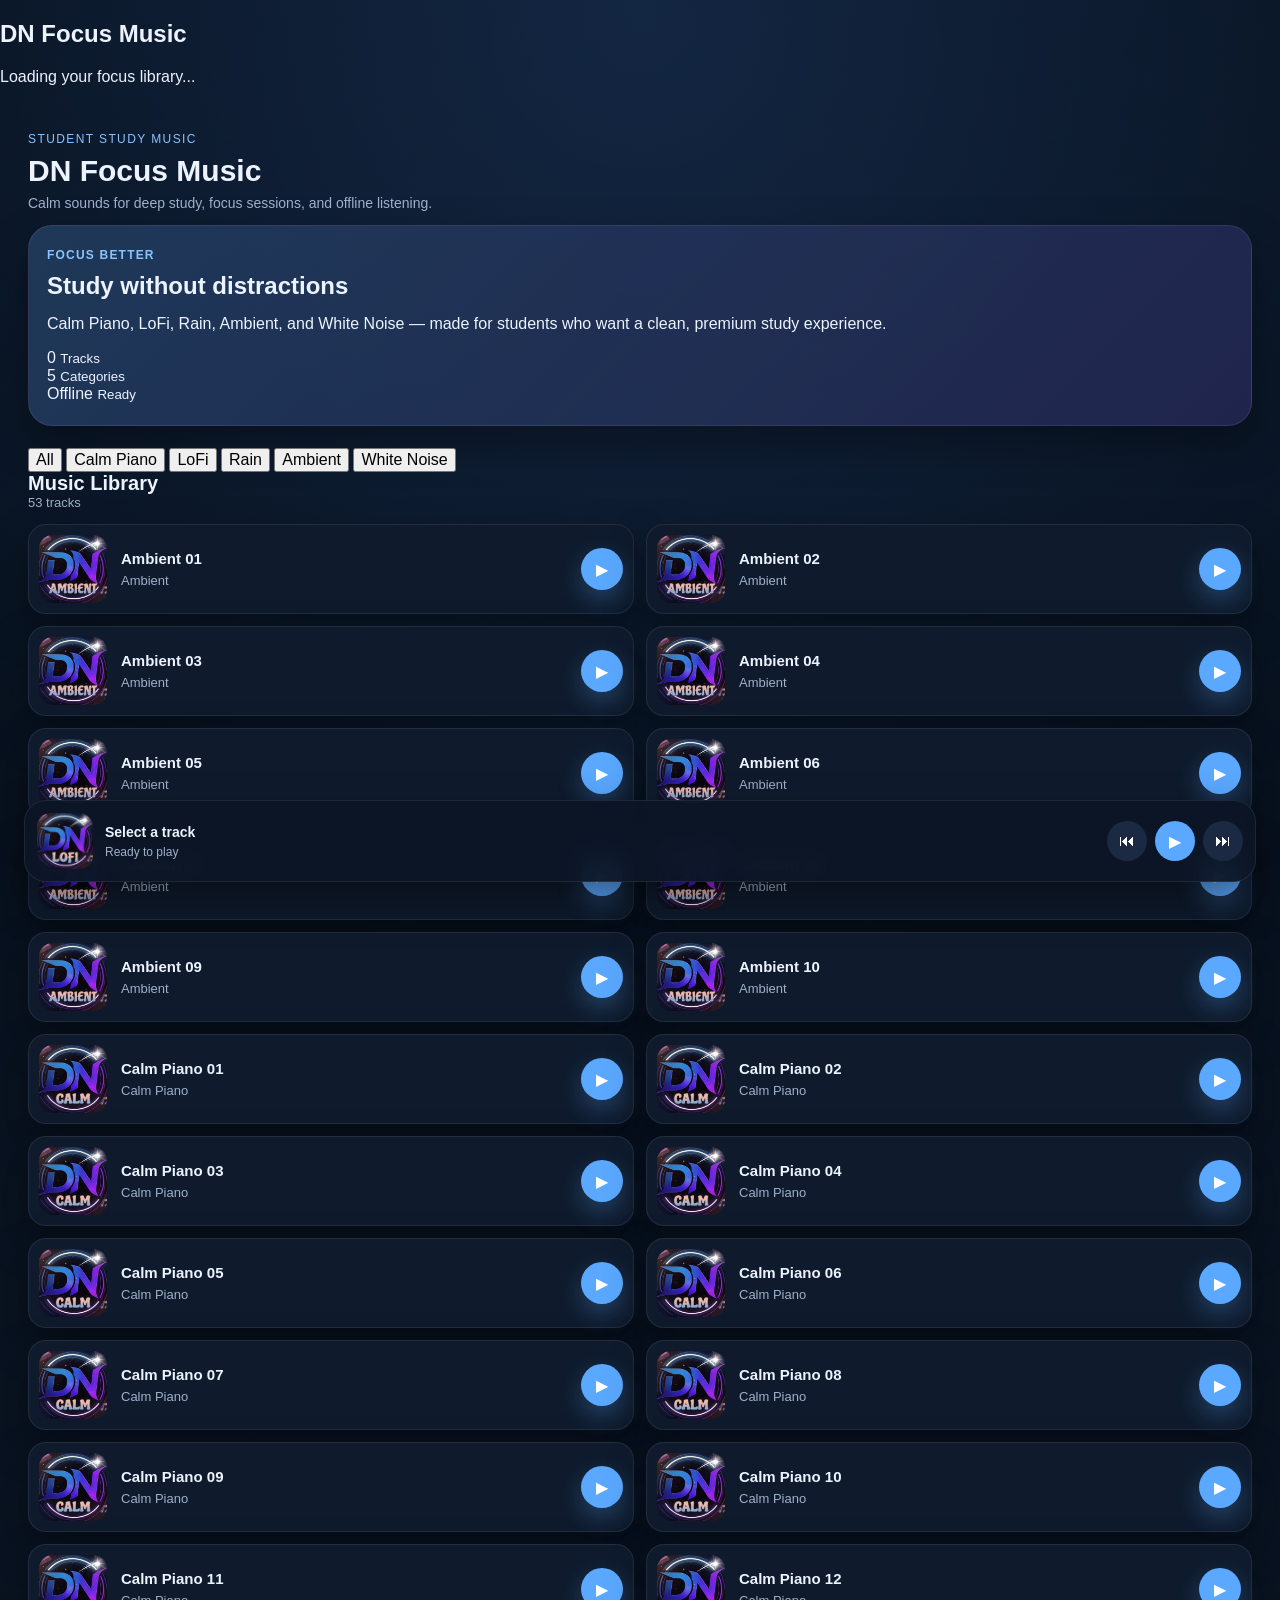
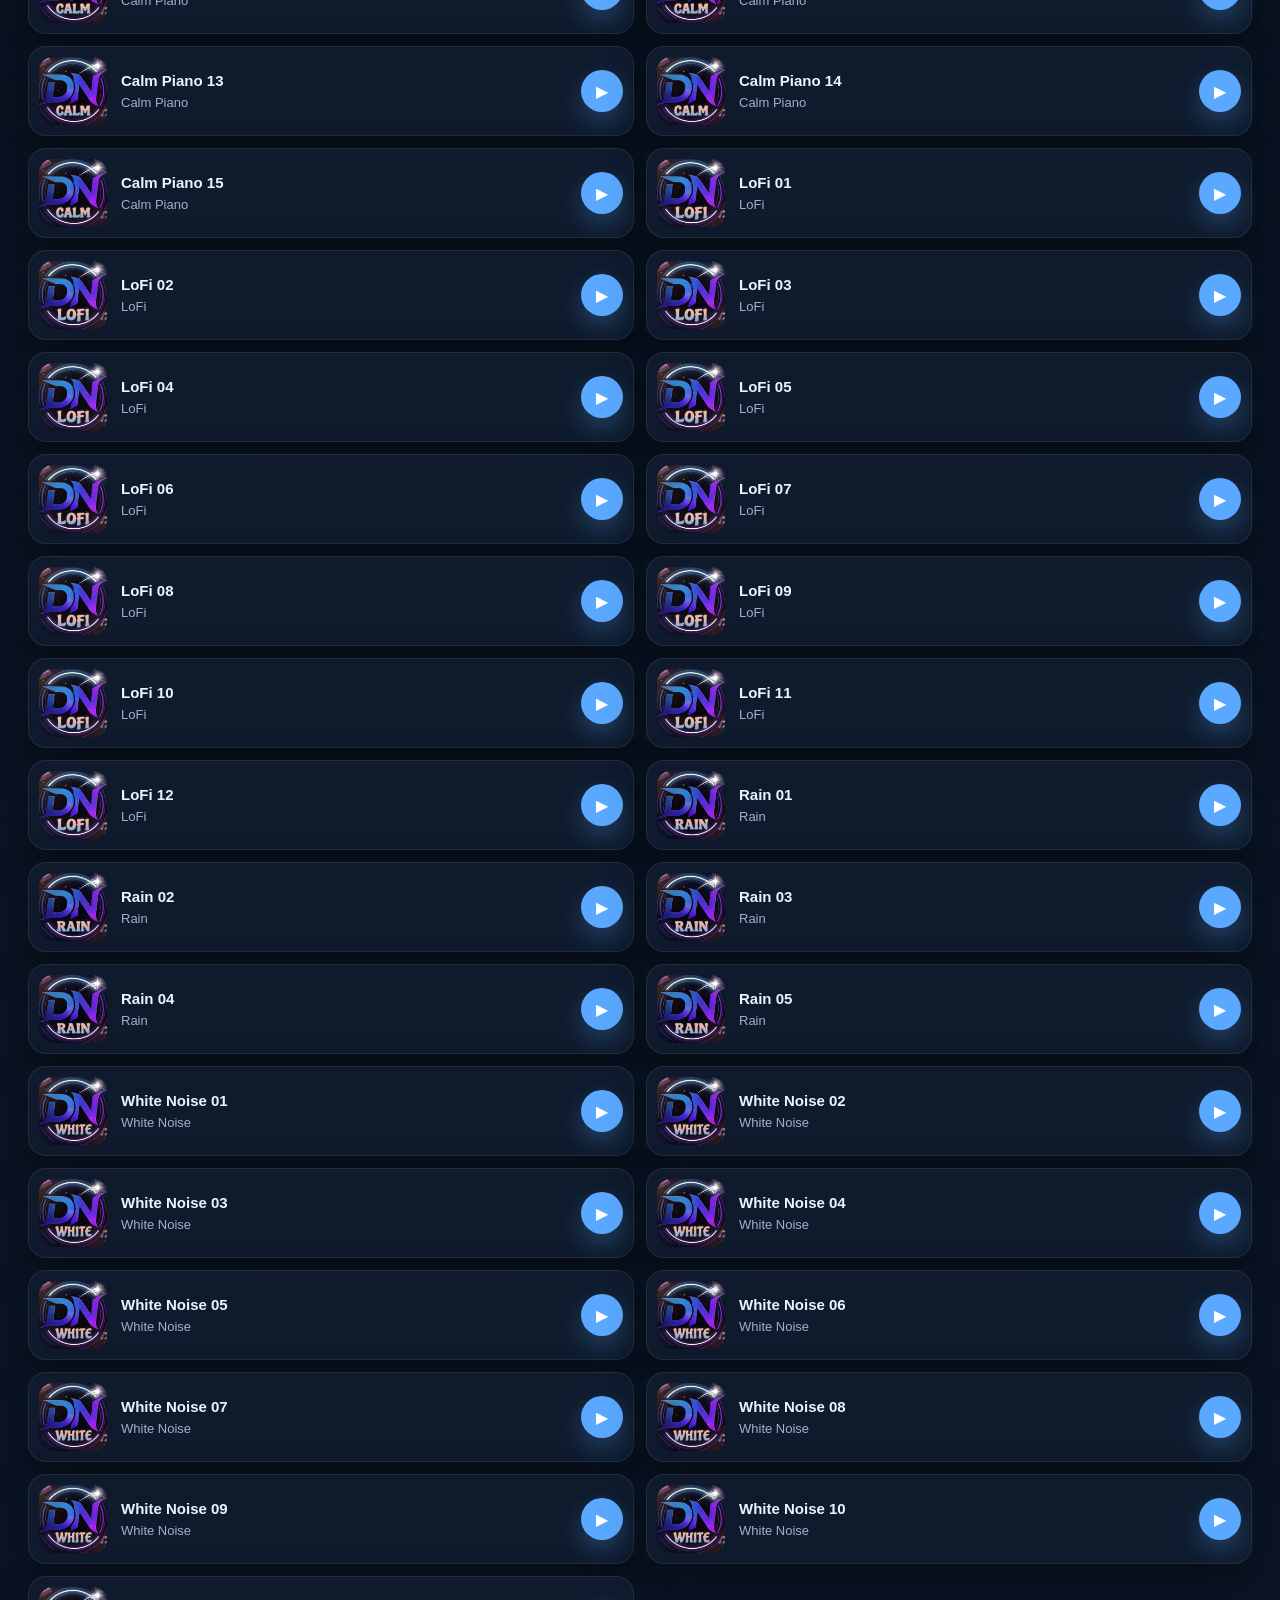
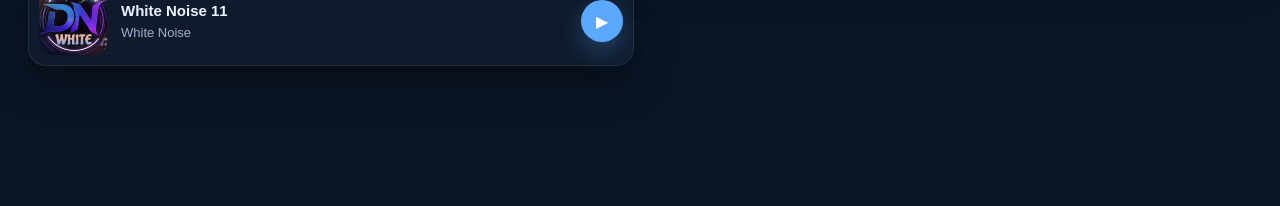
==== index.html @ d21153ed "Update index.html" ====
<!DOCTYPE html>
<html lang="en">
<head>
  <meta charset="UTF-8" />
  <meta name="viewport" content="width=device-width, initial-scale=1.0" />
  <title>DN Focus Music</title>
  <link rel="manifest" href="manifest.webmanifest" />
  <meta name="theme-color" content="#0b1220" />
  <link rel="stylesheet" href="css/style.css" />
</head>
<body>
  <div id="loadingScreen" class="loading-screen">
    <div class="loader-ring"></div>
    <h2>DN Focus Music</h2>
    <p>Loading your focus library...</p>
  </div>

  <header class="topbar">
    <div class="brand-wrap">
      <p class="eyebrow">Student Study Music</p>
      <h1>DN Focus Music</h1>
      <p class="subtext">Calm sounds for deep study, focus sessions, and offline listening.</p>
    </div>
  </header>

  <main class="app-shell">
    <section class="hero-card">
      <div class="hero-overlay"></div>
      <div class="hero-copy">
        <p class="hero-label">Focus Better</p>
        <h2>Study without distractions</h2>
        <p>
          Calm Piano, LoFi, Rain, Ambient, and White Noise — made for students who want a clean, premium study experience.
        </p>
        <div class="hero-stats">
          <div class="hero-stat">
            <span id="heroTrackCount">0</span>
            <small>Tracks</small>
          </div>
          <div class="hero-stat">
            <span>5</span>
            <small>Categories</small>
          </div>
          <div class="hero-stat">
            <span>Offline</span>
            <small>Ready</small>
          </div>
        </div>
      </div>
    </section>

    <section class="quick-categories">
      <button class="chip active" data-filter="all">All</button>
      <button class="chip" data-filter="calm-piano">Calm Piano</button>
      <button class="chip" data-filter="lofi">LoFi</button>
      <button class="chip" data-filter="rain">Rain</button>
      <button class="chip" data-filter="ambient">Ambient</button>
      <button class="chip" data-filter="white-noise">White Noise</button>
    </section>

    <section class="section-head">
      <div>
        <h2>Music Library</h2>
        <p id="trackCount">Loading tracks...</p>
      </div>
    </section>

    <section id="trackList" class="track-list"></section>
  </main>

  <div class="mini-player" id="miniPlayer">
    <img id="playerCover" src="assets/images/covers/lofi.jpg" alt="Now playing cover" />
    <div class="player-meta">
      <div id="playerTitle" class="player-title">Select a track</div>
      <div id="playerCategory" class="player-category">Ready to play</div>
    </div>

    <div class="player-controls">
      <button id="prevBtn" class="player-btn" type="button">⏮</button>
      <button id="playPauseBtn" class="player-btn player-btn-main" type="button">▶</button>
      <button id="nextBtn" class="player-btn" type="button">⏭</button>
    </div>
  </div>

  <audio id="audio"></audio>

  <script src="js/app.js"></script>
</body>
</html>
---- css/style.css ----
:root {
  --bg: #08111f;
  --panel: #0f1b2d;
  --panel-2: #14243b;
  --card: rgba(19, 33, 54, 0.92);
  --text: #ecf3ff;
  --muted: #9fb0cb;
  --line: rgba(255, 255, 255, 0.08);
  --accent: #5aa8ff;
  --accent-2: #89c3ff;
  --shadow: 0 18px 40px rgba(0, 0, 0, 0.35);
  --radius-xl: 24px;
  --radius-lg: 18px;
  --radius-md: 14px;
}

* {
  box-sizing: border-box;
}

html, body {
  margin: 0;
  padding: 0;
  background:
    radial-gradient(circle at top, rgba(83, 148, 255, 0.16), transparent 28%),
    linear-gradient(180deg, #07111e 0%, #0b1525 100%);
  color: var(--text);
  font-family: Arial, Helvetica, sans-serif;
  min-height: 100%;
}

body {
  padding-bottom: 110px;
}

img {
  display: block;
  max-width: 100%;
}

button {
  font: inherit;
}

.topbar {
  padding: 24px 18px 12px;
}

.eyebrow {
  margin: 0 0 8px;
  font-size: 12px;
  letter-spacing: 1.4px;
  text-transform: uppercase;
  color: var(--accent-2);
}

.topbar h1 {
  margin: 0;
  font-size: 30px;
  line-height: 1.1;
}

.subtext {
  margin: 8px 0 0;
  color: var(--muted);
  font-size: 14px;
}

.app-shell {
  padding: 0 18px 24px;
}

.hero-card {
  background:
    linear-gradient(135deg, rgba(92, 168, 255, 0.18), rgba(133, 74, 255, 0.12)),
    var(--card);
  border: 1px solid var(--line);
  border-radius: var(--radius-xl);
  padding: 22px 18px;
  box-shadow: var(--shadow);
  margin-bottom: 22px;
}

.hero-label {
  margin: 0 0 10px;
  color: var(--accent-2);
  font-size: 12px;
  font-weight: 700;
  letter-spacing: 1.2px;
  text-transform: uppercase;
}

.hero-copy h2 {
  margin: 0 0 10px;
  font-size: 24px;
  line-height: 1.15;
}

.hero-copy p:last-child {
  margin: 0;
  color: var(--muted);
  line-height: 1.55;
  font-size: 14px;
}

.section-head {
  display: flex;
  align-items: end;
  justify-content: space-between;
  gap: 12px;
  margin-bottom: 14px;
}

.section-head h2 {
  margin: 0;
  font-size: 20px;
}

.section-head p {
  margin: 0;
  color: var(--muted);
  font-size: 13px;
}

.track-list {
  display: grid;
  gap: 12px;
}

.track-card {
  display: grid;
  grid-template-columns: 68px 1fr auto;
  gap: 14px;
  align-items: center;
  background: var(--panel);
  border: 1px solid var(--line);
  border-radius: var(--radius-lg);
  padding: 10px;
  box-shadow: var(--shadow);
  transition: transform 0.16s ease, border-color 0.16s ease;
}

.track-card:active {
  transform: scale(0.995);
}

.track-card.active {
  border-color: rgba(90, 168, 255, 0.8);
  background: var(--panel-2);
}

.track-cover {
  width: 68px;
  height: 68px;
  border-radius: 14px;
  object-fit: cover;
}

.track-title {
  margin: 0 0 6px;
  font-size: 15px;
  font-weight: 700;
}

.track-sub {
  margin: 0;
  color: var(--muted);
  font-size: 13px;
}

.track-play {
  border: none;
  width: 42px;
  height: 42px;
  border-radius: 50%;
  background: var(--accent);
  color: white;
  cursor: pointer;
  box-shadow: 0 10px 24px rgba(90, 168, 255, 0.28);
}

.mini-player {
  position: fixed;
  left: 12px;
  right: 12px;
  bottom: 12px;
  display: grid;
  grid-template-columns: 56px 1fr auto;
  gap: 12px;
  align-items: center;
  padding: 12px;
  border-radius: 22px;
  background: rgba(12, 22, 38, 0.95);
  border: 1px solid var(--line);
  box-shadow: 0 18px 44px rgba(0, 0, 0, 0.45);
  backdrop-filter: blur(12px);
}

.mini-player img {
  width: 56px;
  height: 56px;
  border-radius: 14px;
  object-fit: cover;
}

.player-meta {
  min-width: 0;
}

.player-title {
  font-size: 14px;
  font-weight: 700;
  white-space: nowrap;
  overflow: hidden;
  text-overflow: ellipsis;
}

.player-category {
  margin-top: 5px;
  font-size: 12px;
  color: var(--muted);
  white-space: nowrap;
  overflow: hidden;
  text-overflow: ellipsis;
}

.player-controls {
  display: flex;
  align-items: center;
  gap: 8px;
}

.player-btn {
  border: none;
  background: #1b2a42;
  color: white;
  width: 40px;
  height: 40px;
  border-radius: 50%;
  cursor: pointer;
}

.player-btn-main {
  background: var(--accent);
}

@media (min-width: 768px) {
  .topbar {
    padding: 30px 28px 14px;
  }

  .app-shell {
    padding: 0 28px 30px;
  }

  .track-list {
    grid-template-columns: 1fr 1fr;
  }

  .mini-player {
    left: 24px;
    right: 24px;
    bottom: 18px;
  }
}
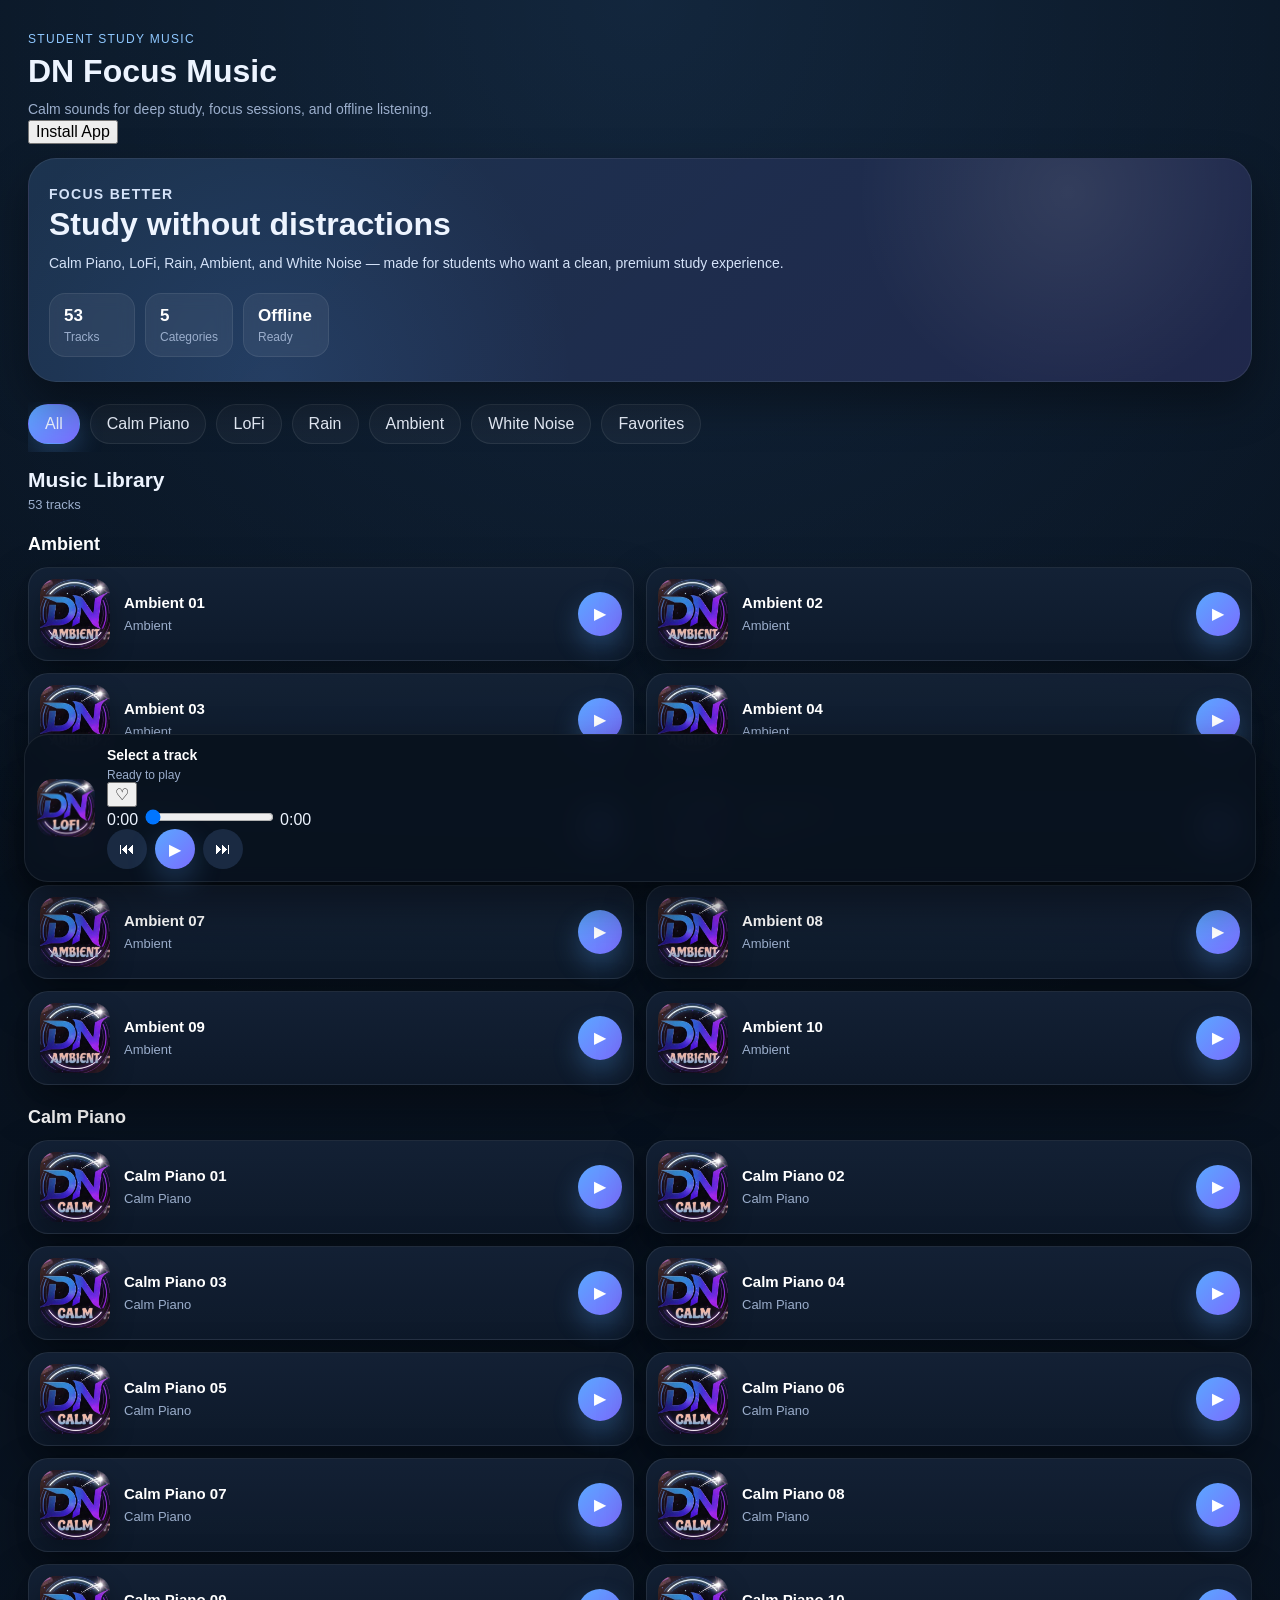
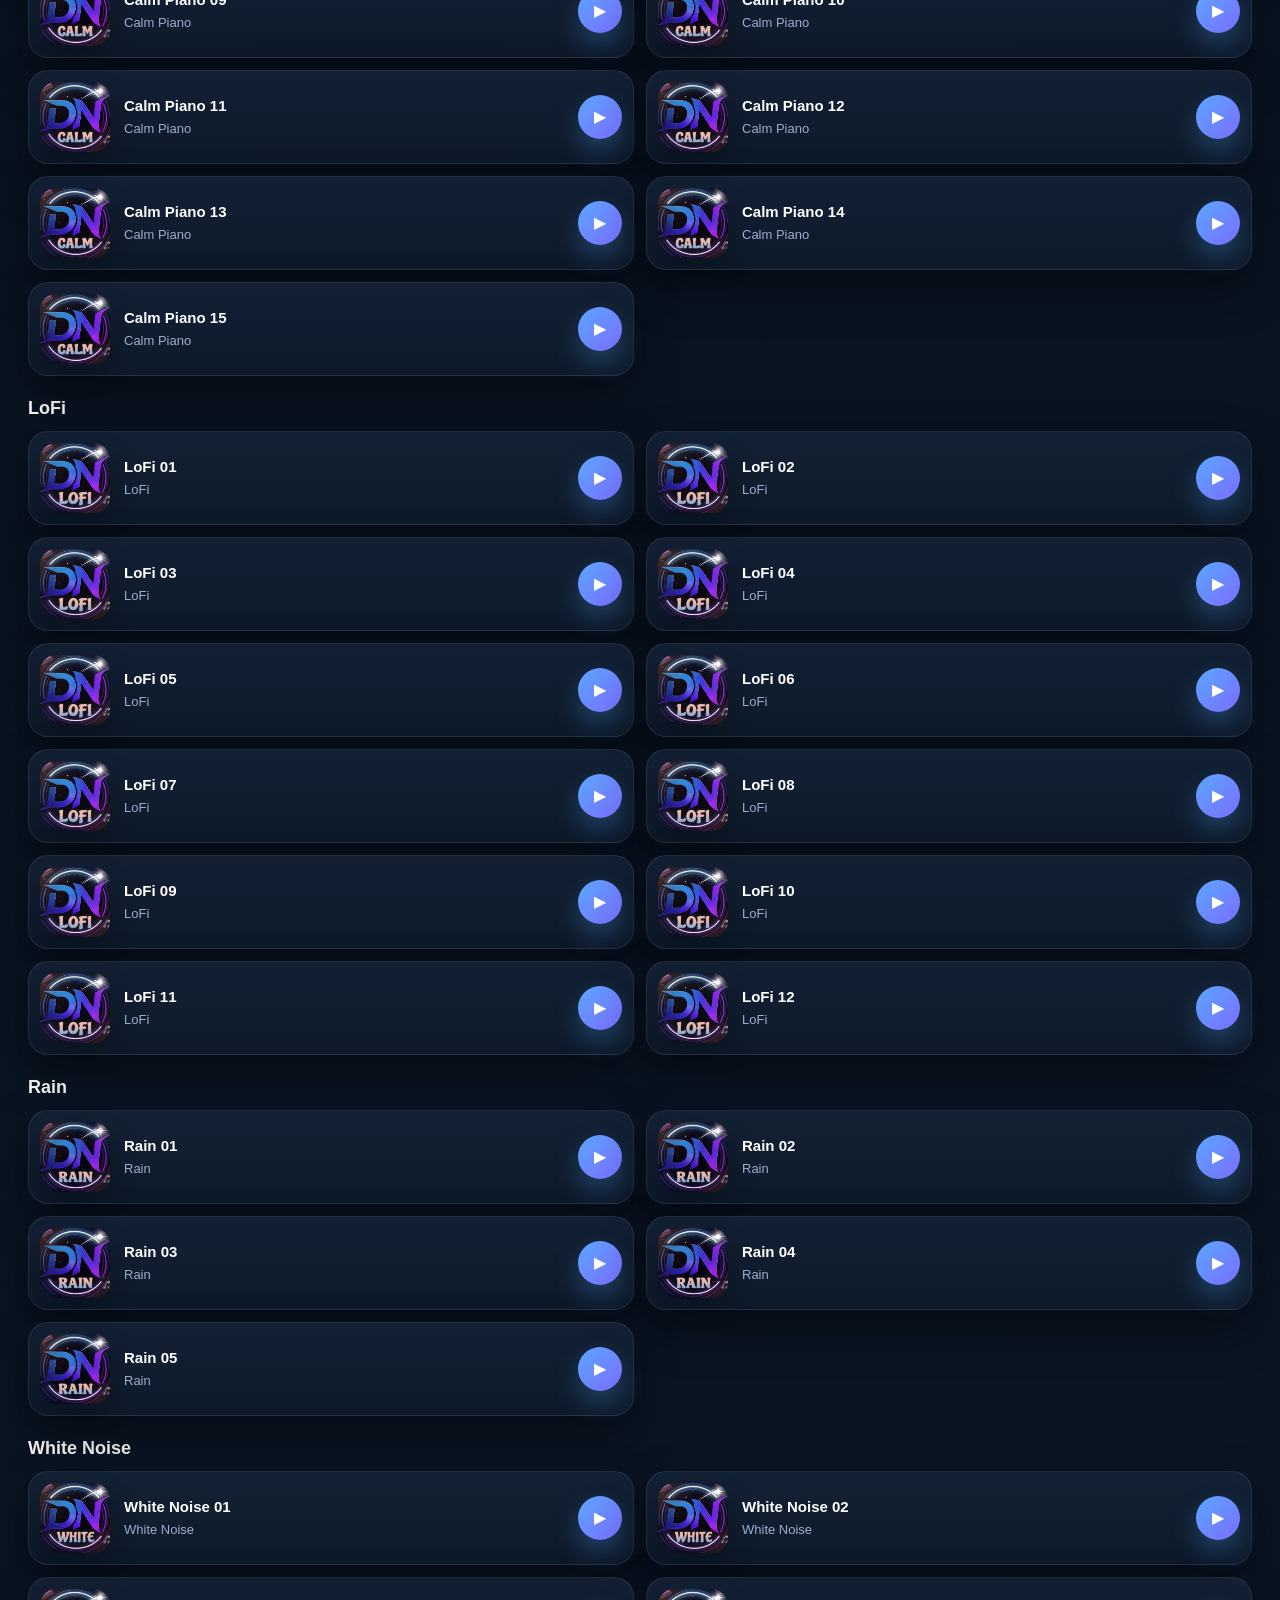
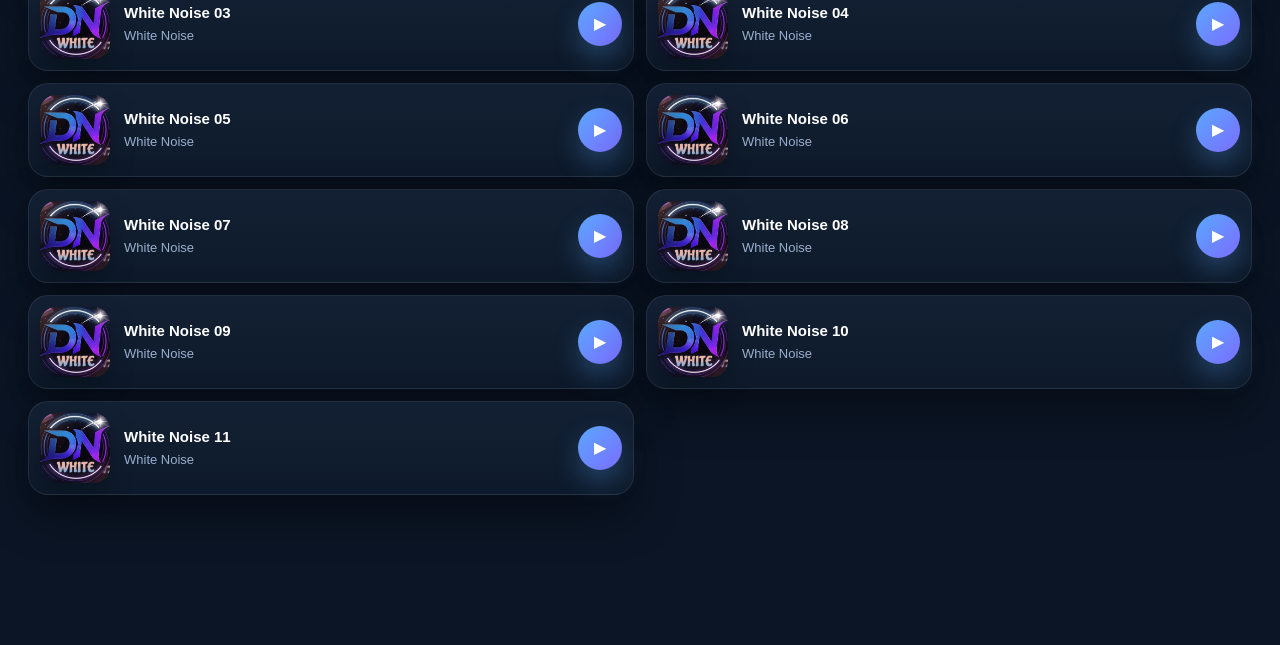
==== commit fee58d2b: "Update index.html" ====
--- a/index.html
+++ b/index.html
@@ -21,6 +21,8 @@
       <h1>DN Focus Music</h1>
       <p class="subtext">Calm sounds for deep study, focus sessions, and offline listening.</p>
     </div>
+
+    <button id="installBtn" class="install-btn hidden" type="button">Install App</button>
   </header>
 
   <main class="app-shell">
@@ -32,6 +34,7 @@
         <p>
           Calm Piano, LoFi, Rain, Ambient, and White Noise — made for students who want a clean, premium study experience.
         </p>
+
         <div class="hero-stats">
           <div class="hero-stat">
             <span id="heroTrackCount">0</span>
@@ -56,6 +59,7 @@
       <button class="chip" data-filter="rain">Rain</button>
       <button class="chip" data-filter="ambient">Ambient</button>
       <button class="chip" data-filter="white-noise">White Noise</button>
+      <button class="chip" data-filter="favorites">Favorites</button>
     </section>
 
     <section class="section-head">
@@ -70,15 +74,28 @@
 
   <div class="mini-player" id="miniPlayer">
     <img id="playerCover" src="assets/images/covers/lofi.jpg" alt="Now playing cover" />
-    <div class="player-meta">
-      <div id="playerTitle" class="player-title">Select a track</div>
-      <div id="playerCategory" class="player-category">Ready to play</div>
-    </div>
 
-    <div class="player-controls">
-      <button id="prevBtn" class="player-btn" type="button">⏮</button>
-      <button id="playPauseBtn" class="player-btn player-btn-main" type="button">▶</button>
-      <button id="nextBtn" class="player-btn" type="button">⏭</button>
+    <div class="player-main">
+      <div class="player-top-row">
+        <div class="player-meta">
+          <div id="playerTitle" class="player-title">Select a track</div>
+          <div id="playerCategory" class="player-category">Ready to play</div>
+        </div>
+
+        <button id="favoriteBtn" class="favorite-btn" type="button" aria-label="Toggle favorite">♡</button>
+      </div>
+
+      <div class="progress-wrap">
+        <span id="currentTime" class="time-text">0:00</span>
+        <input id="seekBar" class="seek-bar" type="range" min="0" max="100" value="0" />
+        <span id="totalTime" class="time-text">0:00</span>
+      </div>
+
+      <div class="player-controls">
+        <button id="prevBtn" class="player-btn" type="button">⏮</button>
+        <button id="playPauseBtn" class="player-btn player-btn-main" type="button">▶</button>
+        <button id="nextBtn" class="player-btn" type="button">⏭</button>
+      </div>
     </div>
   </div>
 
--- a/css/style.css
+++ b/css/style.css
@@ -1,36 +1,42 @@
 :root {
-  --bg: #08111f;
-  --panel: #0f1b2d;
-  --panel-2: #14243b;
-  --card: rgba(19, 33, 54, 0.92);
-  --text: #ecf3ff;
-  --muted: #9fb0cb;
+  --bg: #07111d;
+  --bg-2: #0b1525;
+  --panel: rgba(15, 27, 45, 0.92);
+  --panel-2: rgba(22, 37, 60, 0.96);
+  --card: rgba(18, 31, 50, 0.9);
+  --text: #edf4ff;
+  --muted: #9baecc;
   --line: rgba(255, 255, 255, 0.08);
   --accent: #5aa8ff;
-  --accent-2: #89c3ff;
-  --shadow: 0 18px 40px rgba(0, 0, 0, 0.35);
-  --radius-xl: 24px;
-  --radius-lg: 18px;
-  --radius-md: 14px;
+  --accent-2: #8fc8ff;
+  --accent-3: #7b6cff;
+  --success: #7fffd4;
+  --shadow: 0 20px 45px rgba(0, 0, 0, 0.38);
+  --radius-xl: 28px;
+  --radius-lg: 20px;
+  --radius-md: 16px;
+  --radius-sm: 12px;
 }
 
 * {
   box-sizing: border-box;
+  -webkit-tap-highlight-color: transparent;
 }
 
 html, body {
   margin: 0;
   padding: 0;
+  min-height: 100%;
+  font-family: Arial, Helvetica, sans-serif;
+  color: var(--text);
   background:
-    radial-gradient(circle at top, rgba(83, 148, 255, 0.16), transparent 28%),
-    linear-gradient(180deg, #07111e 0%, #0b1525 100%);
-  color: var(--text);
-  font-family: Arial, Helvetica, sans-serif;
-  min-height: 100%;
+    radial-gradient(circle at top, rgba(90, 168, 255, 0.14), transparent 28%),
+    linear-gradient(180deg, var(--bg) 0%, var(--bg-2) 100%);
 }
 
 body {
-  padding-bottom: 110px;
+  padding-bottom: 120px;
+  overflow-x: hidden;
 }
 
 img {
@@ -42,43 +48,107 @@
   font: inherit;
 }
 
+.loading-screen {
+  position: fixed;
+  inset: 0;
+  z-index: 9999;
+  background:
+    radial-gradient(circle at center, rgba(90, 168, 255, 0.18), transparent 22%),
+    linear-gradient(180deg, #06101b 0%, #0a1322 100%);
+  display: flex;
+  flex-direction: column;
+  align-items: center;
+  justify-content: center;
+  gap: 14px;
+  transition: opacity 0.45s ease, visibility 0.45s ease;
+}
+
+.loading-screen.hidden {
+  opacity: 0;
+  visibility: hidden;
+  pointer-events: none;
+}
+
+.loading-screen h2 {
+  margin: 0;
+  font-size: 28px;
+}
+
+.loading-screen p {
+  margin: 0;
+  color: var(--muted);
+  font-size: 14px;
+}
+
+.loader-ring {
+  width: 68px;
+  height: 68px;
+  border-radius: 50%;
+  border: 4px solid rgba(255,255,255,0.1);
+  border-top-color: var(--accent);
+  animation: spin 0.9s linear infinite;
+  box-shadow: 0 0 30px rgba(90, 168, 255, 0.25);
+}
+
+@keyframes spin {
+  to { transform: rotate(360deg); }
+}
+
 .topbar {
-  padding: 24px 18px 12px;
+  padding: 26px 18px 12px;
 }
 
 .eyebrow {
   margin: 0 0 8px;
   font-size: 12px;
-  letter-spacing: 1.4px;
+  letter-spacing: 1.3px;
   text-transform: uppercase;
   color: var(--accent-2);
 }
 
 .topbar h1 {
   margin: 0;
-  font-size: 30px;
-  line-height: 1.1;
+  font-size: 32px;
+  line-height: 1.08;
 }
 
 .subtext {
-  margin: 8px 0 0;
-  color: var(--muted);
+  margin: 10px 0 0;
+  color: var(--muted);
+  line-height: 1.55;
   font-size: 14px;
+  max-width: 620px;
 }
 
 .app-shell {
-  padding: 0 18px 24px;
+  padding: 0 18px 26px;
 }
 
 .hero-card {
+  position: relative;
+  overflow: hidden;
+  border-radius: var(--radius-xl);
+  padding: 24px 20px;
+  margin-bottom: 20px;
   background:
-    linear-gradient(135deg, rgba(92, 168, 255, 0.18), rgba(133, 74, 255, 0.12)),
-    var(--card);
+    linear-gradient(135deg, rgba(90,168,255,0.16), rgba(123,108,255,0.14)),
+    rgba(17, 29, 46, 0.94);
   border: 1px solid var(--line);
-  border-radius: var(--radius-xl);
-  padding: 22px 18px;
   box-shadow: var(--shadow);
-  margin-bottom: 22px;
+}
+
+.hero-overlay {
+  position: absolute;
+  inset: 0;
+  background:
+    radial-gradient(circle at 85% 15%, rgba(255,255,255,0.09), transparent 20%),
+    radial-gradient(circle at 20% 100%, rgba(90,168,255,0.12), transparent 30%);
+  pointer-events: none;
+}
+
+.hero-copy {
+  position: relative;
+  z-index: 1;
 }
 
 .hero-label {
@@ -86,26 +156,86 @@
   color: var(--accent-2);
   font-size: 12px;
   font-weight: 700;
-  letter-spacing: 1.2px;
+  letter-spacing: 1.3px;
   text-transform: uppercase;
 }
 
 .hero-copy h2 {
   margin: 0 0 10px;
-  font-size: 24px;
+  font-size: 26px;
   line-height: 1.15;
 }
 
-.hero-copy p:last-child {
-  margin: 0;
-  color: var(--muted);
-  line-height: 1.55;
+.hero-copy p {
+  margin: 0;
+  color: #d4e2f8;
+  line-height: 1.6;
   font-size: 14px;
+}
+
+.hero-stats {
+  display: flex;
+  gap: 10px;
+  flex-wrap: wrap;
+  margin-top: 18px;
+}
+
+.hero-stat {
+  min-width: 86px;
+  padding: 12px 14px;
+  border-radius: 16px;
+  background: rgba(255,255,255,0.06);
+  border: 1px solid rgba(255,255,255,0.08);
+  backdrop-filter: blur(8px);
+}
+
+.hero-stat span {
+  display: block;
+  font-size: 17px;
+  font-weight: 700;
+  color: #fff;
+}
+
+.hero-stat small {
+  display: block;
+  margin-top: 4px;
+  color: var(--muted);
+  font-size: 12px;
+}
+
+.quick-categories {
+  display: flex;
+  gap: 10px;
+  overflow-x: auto;
+  padding: 2px 0 8px;
+  margin-bottom: 16px;
+  scrollbar-width: none;
+}
+
+.quick-categories::-webkit-scrollbar {
+  display: none;
+}
+
+.chip {
+  flex: 0 0 auto;
+  border: 1px solid var(--line);
+  background: rgba(255,255,255,0.04);
+  color: var(--text);
+  padding: 10px 16px;
+  border-radius: 999px;
+  cursor: pointer;
+  transition: all 0.22s ease;
+}
+
+.chip.active {
+  background: linear-gradient(135deg, var(--accent), var(--accent-3));
+  border-color: transparent;
+  box-shadow: 0 10px 24px rgba(90, 168, 255, 0.25);
 }
 
 .section-head {
   display: flex;
-  align-items: end;
+  align-items: center;
   justify-content: space-between;
   gap: 12px;
   margin-bottom: 14px;
@@ -113,53 +243,79 @@
 
 .section-head h2 {
   margin: 0;
-  font-size: 20px;
+  font-size: 21px;
 }
 
 .section-head p {
-  margin: 0;
-  color: var(--muted);
+  margin: 5px 0 0;
   font-size: 13px;
+  color: var(--muted);
 }
 
 .track-list {
   display: grid;
+  gap: 14px;
+}
+
+.category-block {
+  animation: fadeUp 0.35s ease;
+}
+
+.category-title {
+  margin: 8px 0 12px;
+  font-size: 18px;
+  color: #ffffff;
+}
+
+.category-grid {
+  display: grid;
   gap: 12px;
 }
 
 .track-card {
   display: grid;
-  grid-template-columns: 68px 1fr auto;
+  grid-template-columns: 70px 1fr auto;
   gap: 14px;
   align-items: center;
-  background: var(--panel);
+  padding: 11px;
+  border-radius: var(--radius-lg);
+  background: linear-gradient(180deg, rgba(20,34,54,0.95), rgba(14,26,43,0.95));
   border: 1px solid var(--line);
-  border-radius: var(--radius-lg);
-  padding: 10px;
   box-shadow: var(--shadow);
-  transition: transform 0.16s ease, border-color 0.16s ease;
+  transform: translateY(0);
+  transition: transform 0.18s ease, border-color 0.18s ease, background 0.18s ease;
+}
+
+.track-card:hover {
+  transform: translateY(-2px);
 }
 
 .track-card:active {
-  transform: scale(0.995);
+  transform: scale(0.992);
 }
 
 .track-card.active {
-  border-color: rgba(90, 168, 255, 0.8);
-  background: var(--panel-2);
+  border-color: rgba(90, 168, 255, 0.9);
+  background: linear-gradient(180deg, rgba(24,42,68,1), rgba(18,32,52,1));
 }
 
 .track-cover {
-  width: 68px;
-  height: 68px;
-  border-radius: 14px;
+  width: 70px;
+  height: 70px;
+  border-radius: 16px;
   object-fit: cover;
+  box-shadow: 0 10px 24px rgba(0,0,0,0.25);
+}
+
+.track-text {
+  min-width: 0;
 }
 
 .track-title {
-  margin: 0 0 6px;
+  margin: 0 0 7px;
   font-size: 15px;
   font-weight: 700;
+  color: #fff;
 }
 
 .track-sub {
@@ -170,13 +326,27 @@
 
 .track-play {
   border: none;
-  width: 42px;
-  height: 42px;
+  width: 44px;
+  height: 44px;
   border-radius: 50%;
-  background: var(--accent);
+  background: linear-gradient(135deg, var(--accent), var(--accent-3));
   color: white;
   cursor: pointer;
-  box-shadow: 0 10px 24px rgba(90, 168, 255, 0.28);
+  box-shadow: 0 12px 26px rgba(90, 168, 255, 0.28);
+  transition: transform 0.18s ease;
+}
+
+.track-play:active {
+  transform: scale(0.94);
+}
+
+.empty-state {
+  padding: 18px;
+  text-align: center;
+  border-radius: 18px;
+  background: rgba(255,255,255,0.04);
+  border: 1px solid var(--line);
+  color: var(--muted);
 }
 
 .mini-player {
@@ -184,22 +354,23 @@
   left: 12px;
   right: 12px;
   bottom: 12px;
+  z-index: 100;
   display: grid;
-  grid-template-columns: 56px 1fr auto;
+  grid-template-columns: 58px 1fr auto;
   gap: 12px;
   align-items: center;
   padding: 12px;
-  border-radius: 22px;
-  background: rgba(12, 22, 38, 0.95);
-  border: 1px solid var(--line);
-  box-shadow: 0 18px 44px rgba(0, 0, 0, 0.45);
-  backdrop-filter: blur(12px);
+  border-radius: 24px;
+  background: rgba(9, 18, 31, 0.96);
+  border: 1px solid rgba(255,255,255,0.08);
+  box-shadow: 0 20px 44px rgba(0, 0, 0, 0.45);
+  backdrop-filter: blur(14px);
 }
 
 .mini-player img {
-  width: 56px;
-  height: 56px;
-  border-radius: 14px;
+  width: 58px;
+  height: 58px;
+  border-radius: 16px;
   object-fit: cover;
 }
 
@@ -210,6 +381,7 @@
 .player-title {
   font-size: 14px;
   font-weight: 700;
+  color: #fff;
   white-space: nowrap;
   overflow: hidden;
   text-overflow: ellipsis;
@@ -232,28 +404,49 @@
 
 .player-btn {
   border: none;
-  background: #1b2a42;
-  color: white;
   width: 40px;
   height: 40px;
   border-radius: 50%;
+  background: #1a2a42;
+  color: #fff;
   cursor: pointer;
+  transition: transform 0.18s ease, background 0.18s ease;
+}
+
+.player-btn:active {
+  transform: scale(0.94);
 }
 
 .player-btn-main {
-  background: var(--accent);
+  background: linear-gradient(135deg, var(--accent), var(--accent-3));
+  box-shadow: 0 12px 28px rgba(90, 168, 255, 0.25);
+}
+
+@keyframes fadeUp {
+  from {
+    opacity: 0;
+    transform: translateY(12px);
+  }
+  to {
+    opacity: 1;
+    transform: translateY(0);
+  }
 }
 
 @media (min-width: 768px) {
   .topbar {
-    padding: 30px 28px 14px;
+    padding: 32px 28px 14px;
   }
 
   .app-shell {
     padding: 0 28px 30px;
   }
 
-  .track-list {
+  .hero-copy h2 {
+    font-size: 32px;
+  }
+
+  .category-grid {
     grid-template-columns: 1fr 1fr;
   }
 
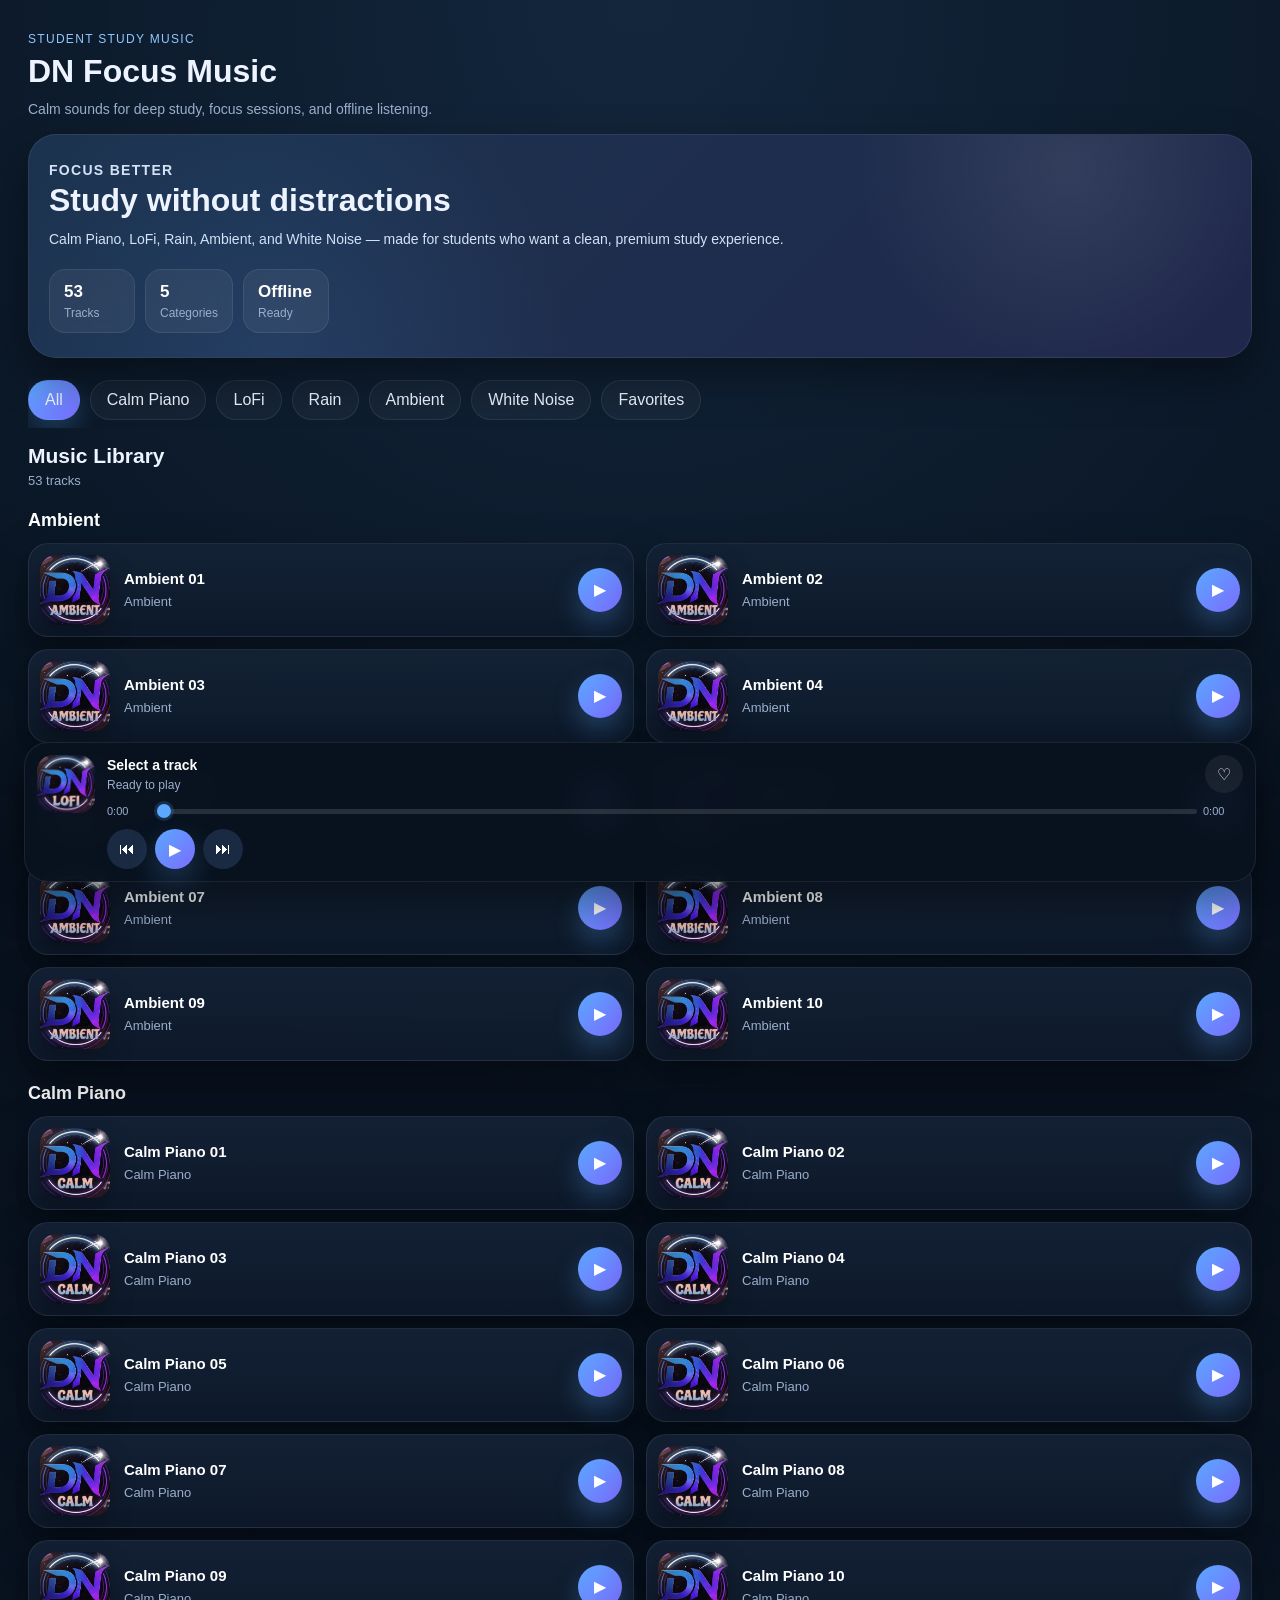
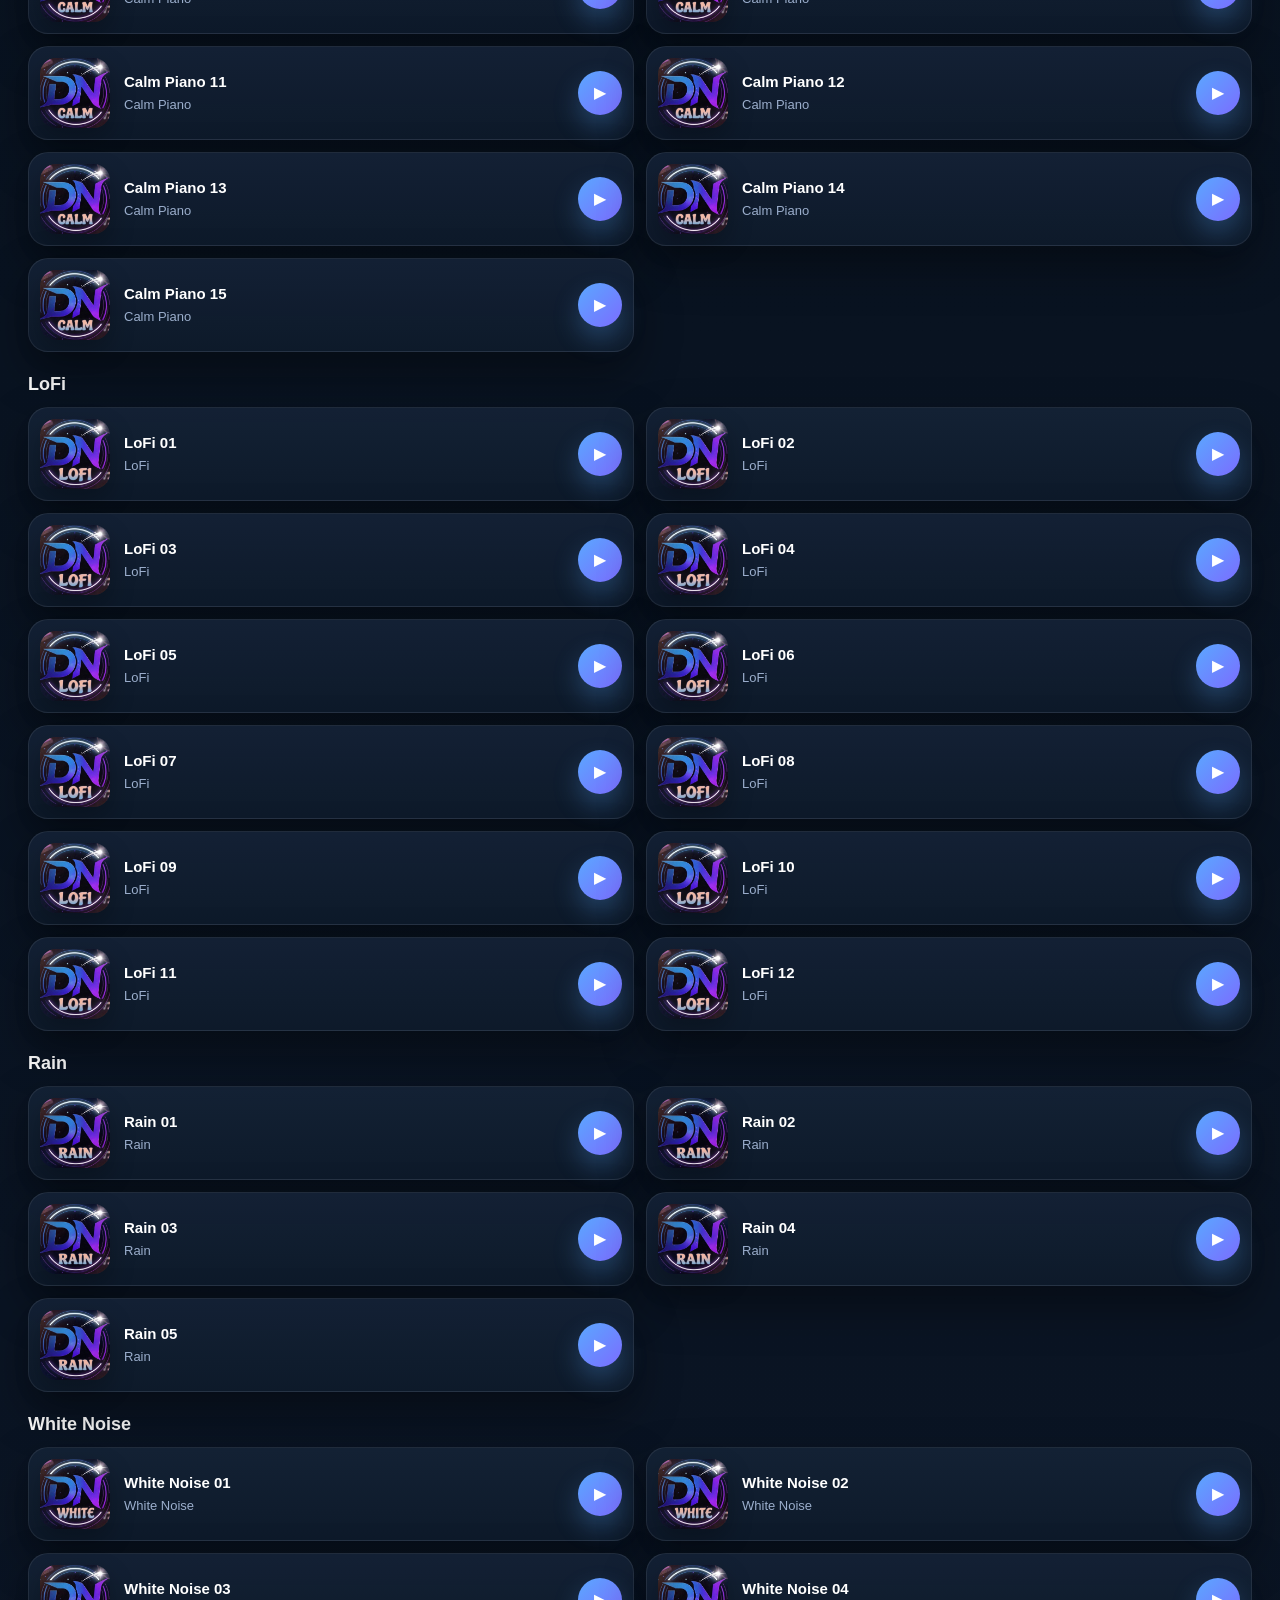
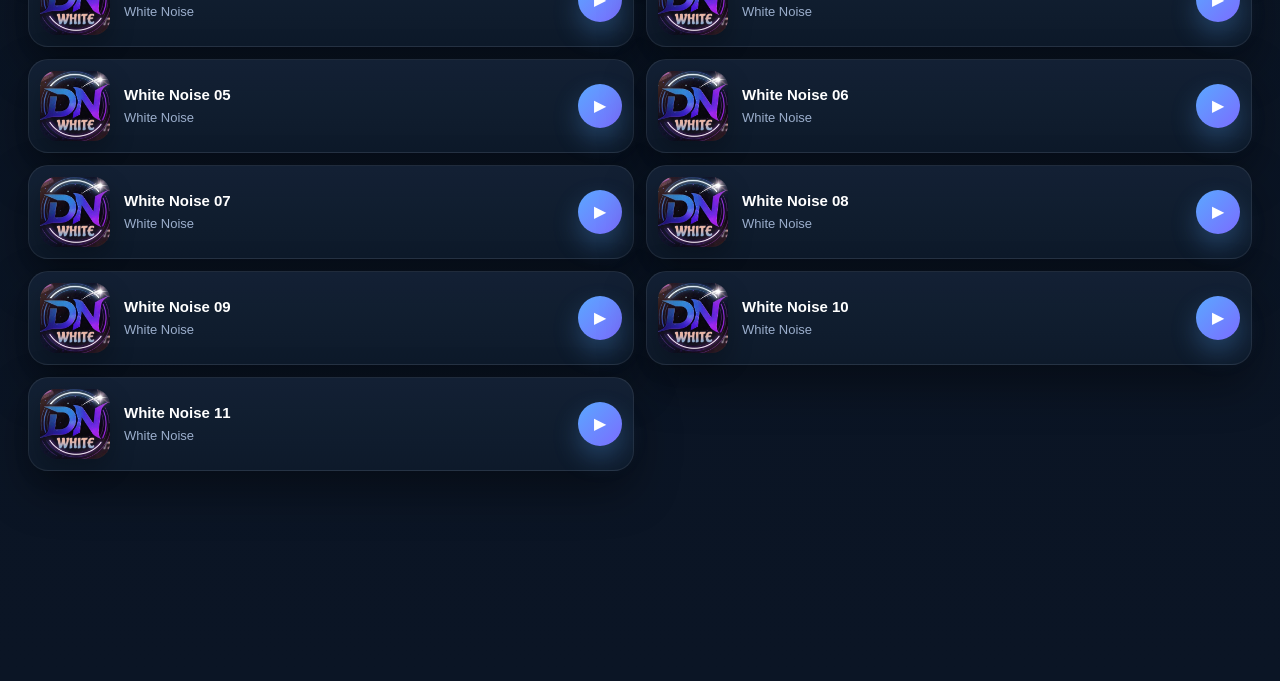
==== commit 0aa07d32: "Update index.html" ====
--- a/index.html
+++ b/index.html
@@ -102,5 +102,13 @@
   <audio id="audio"></audio>
 
   <script src="js/app.js"></script>
+  <script>
+    if ("serviceWorker" in navigator) {
+      window.addEventListener("load", () => {
+        navigator.serviceWorker.register("service-worker.js")
+          .catch((error) => console.error("Service worker registration failed:", error));
+      });
+    }
+  </script>
 </body>
 </html>
--- a/css/style.css
+++ b/css/style.css
@@ -10,7 +10,7 @@
   --accent: #5aa8ff;
   --accent-2: #8fc8ff;
   --accent-3: #7b6cff;
-  --success: #7fffd4;
+  --danger: #ff6b9a;
   --shadow: 0 20px 45px rgba(0, 0, 0, 0.38);
   --radius-xl: 28px;
   --radius-lg: 20px;
@@ -35,7 +35,7 @@
 }
 
 body {
-  padding-bottom: 120px;
+  padding-bottom: 170px;
   overflow-x: hidden;
 }
 
@@ -44,8 +44,13 @@
   max-width: 100%;
 }
 
-button {
+button,
+input {
   font: inherit;
+}
+
+.hidden {
+  display: none !important;
 }
 
 .loading-screen {
@@ -96,6 +101,10 @@
 
 .topbar {
   padding: 26px 18px 12px;
+  display: flex;
+  align-items: flex-start;
+  justify-content: space-between;
+  gap: 14px;
 }
 
 .eyebrow {
@@ -118,6 +127,22 @@
   line-height: 1.55;
   font-size: 14px;
   max-width: 620px;
+}
+
+.install-btn {
+  flex: 0 0 auto;
+  border: none;
+  border-radius: 999px;
+  padding: 12px 18px;
+  background: linear-gradient(135deg, var(--accent), var(--accent-3));
+  color: white;
+  cursor: pointer;
+  box-shadow: 0 12px 28px rgba(90, 168, 255, 0.25);
+  transition: transform 0.18s ease;
+}
+
+.install-btn:active {
+  transform: scale(0.97);
 }
 
 .app-shell {
@@ -356,9 +381,9 @@
   bottom: 12px;
   z-index: 100;
   display: grid;
-  grid-template-columns: 58px 1fr auto;
+  grid-template-columns: 58px 1fr;
   gap: 12px;
-  align-items: center;
+  align-items: start;
   padding: 12px;
   border-radius: 24px;
   background: rgba(9, 18, 31, 0.96);
@@ -372,6 +397,17 @@
   height: 58px;
   border-radius: 16px;
   object-fit: cover;
+}
+
+.player-main {
+  min-width: 0;
+}
+
+.player-top-row {
+  display: flex;
+  align-items: center;
+  justify-content: space-between;
+  gap: 10px;
 }
 
 .player-meta {
@@ -396,10 +432,67 @@
   text-overflow: ellipsis;
 }
 
+.favorite-btn {
+  border: none;
+  background: rgba(255,255,255,0.06);
+  color: white;
+  width: 38px;
+  height: 38px;
+  border-radius: 50%;
+  cursor: pointer;
+  transition: transform 0.18s ease, background 0.18s ease;
+}
+
+.favorite-btn.active {
+  background: rgba(255, 107, 154, 0.16);
+  color: var(--danger);
+}
+
+.progress-wrap {
+  display: grid;
+  grid-template-columns: 40px 1fr 40px;
+  gap: 8px;
+  align-items: center;
+  margin-top: 12px;
+}
+
+.time-text {
+  font-size: 11px;
+  color: var(--muted);
+}
+
+.seek-bar {
+  width: 100%;
+  appearance: none;
+  height: 5px;
+  border-radius: 999px;
+  background: rgba(255,255,255,0.12);
+  outline: none;
+  cursor: pointer;
+}
+
+.seek-bar::-webkit-slider-thumb {
+  appearance: none;
+  width: 14px;
+  height: 14px;
+  border-radius: 50%;
+  background: var(--accent);
+  box-shadow: 0 0 0 3px rgba(90,168,255,0.18);
+}
+
+.seek-bar::-moz-range-thumb {
+  width: 14px;
+  height: 14px;
+  border: none;
+  border-radius: 50%;
+  background: var(--accent);
+}
+
 .player-controls {
   display: flex;
   align-items: center;
   gap: 8px;
+  margin-top: 12px;
 }
 
 .player-btn {
@@ -413,7 +506,8 @@
   transition: transform 0.18s ease, background 0.18s ease;
 }
 
-.player-btn:active {
+.player-btn:active,
+.favorite-btn:active {
   transform: scale(0.94);
 }
 
@@ -434,6 +528,10 @@
 }
 
 @media (min-width: 768px) {
+  body {
+    padding-bottom: 180px;
+  }
+
   .topbar {
     padding: 32px 28px 14px;
   }
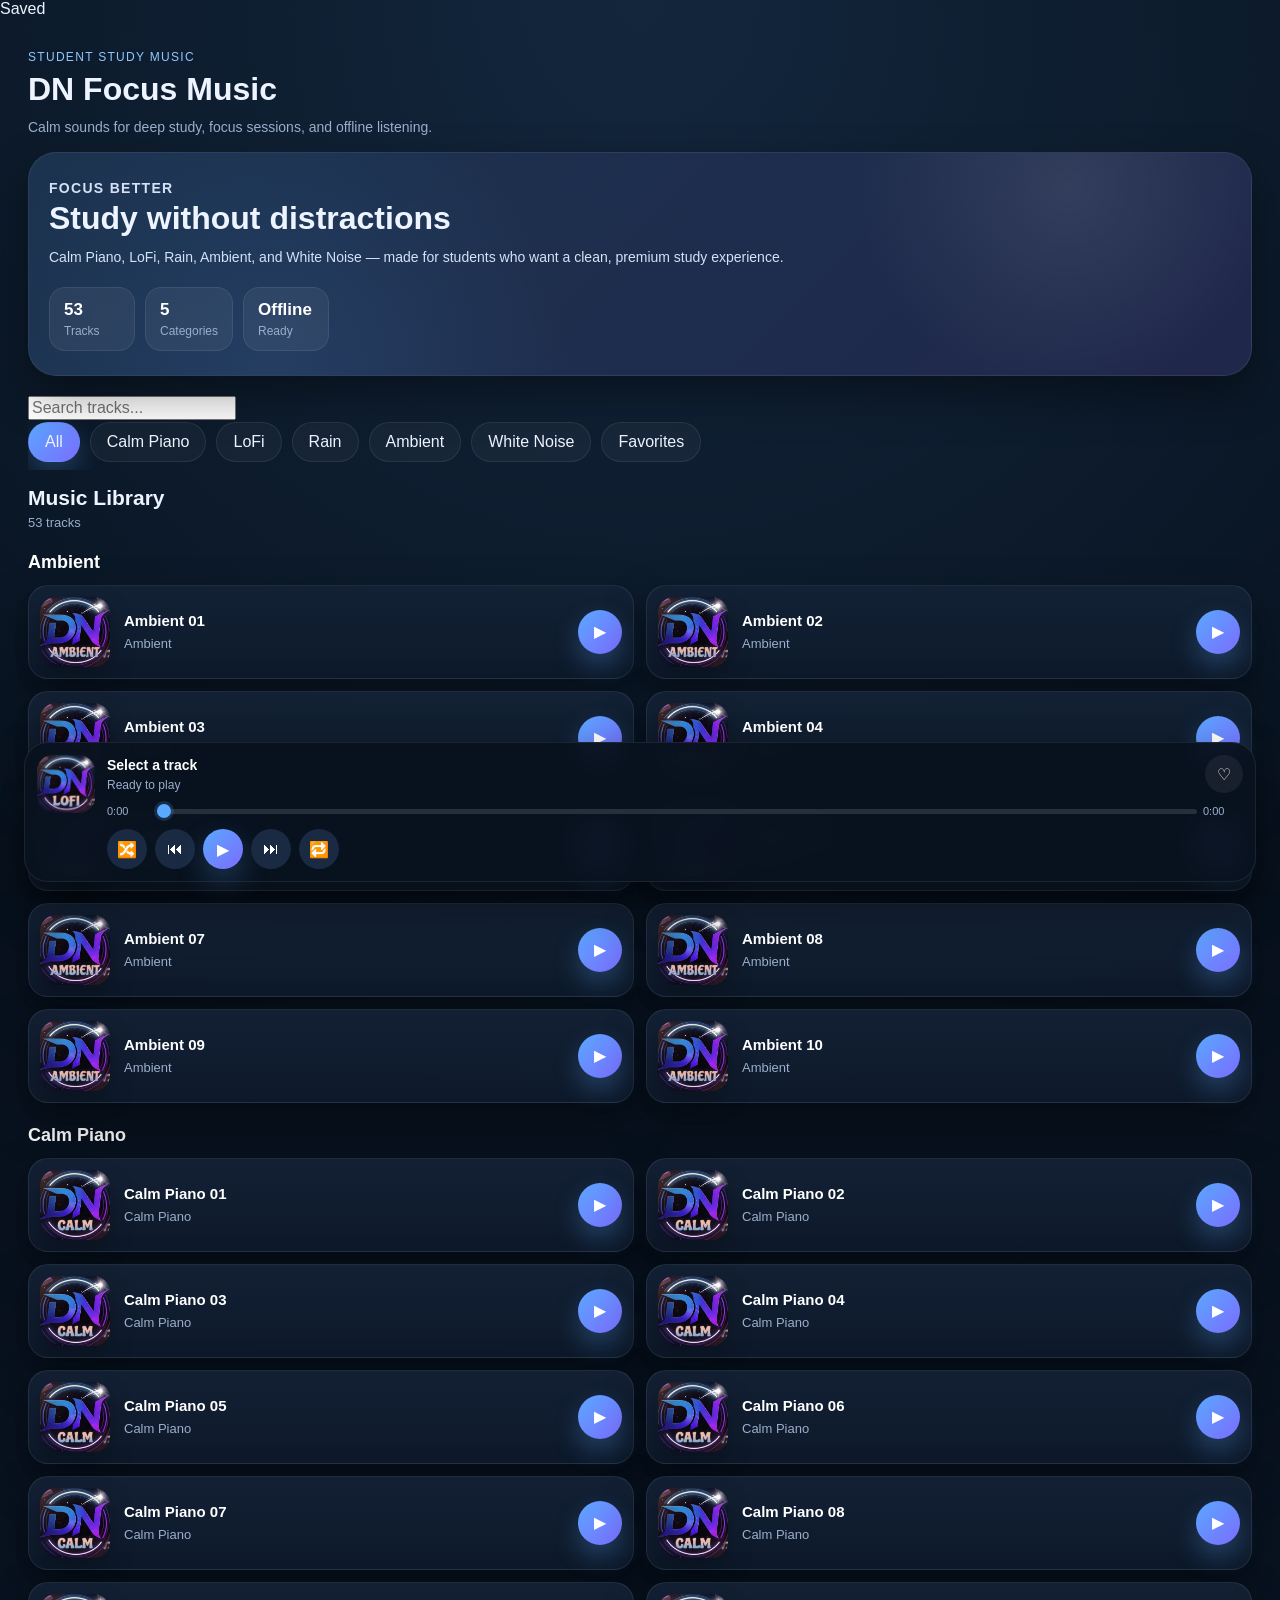
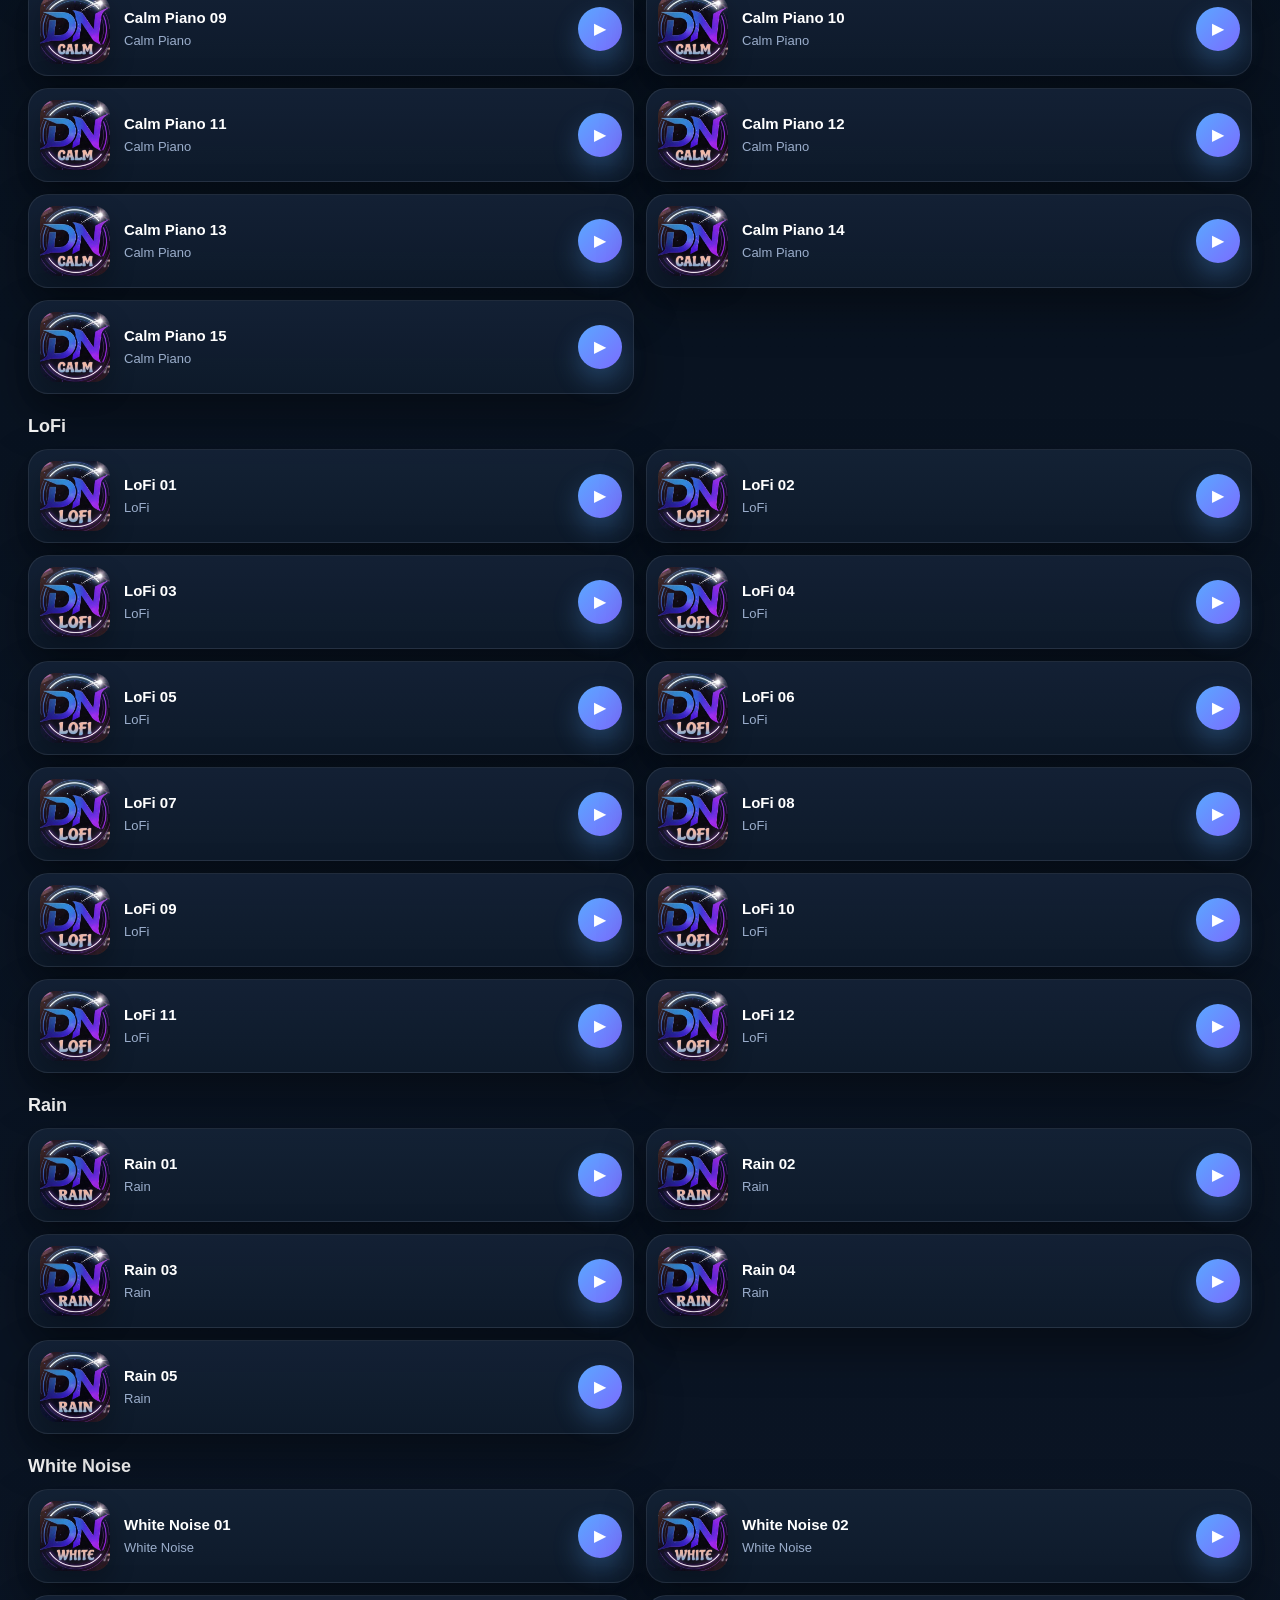
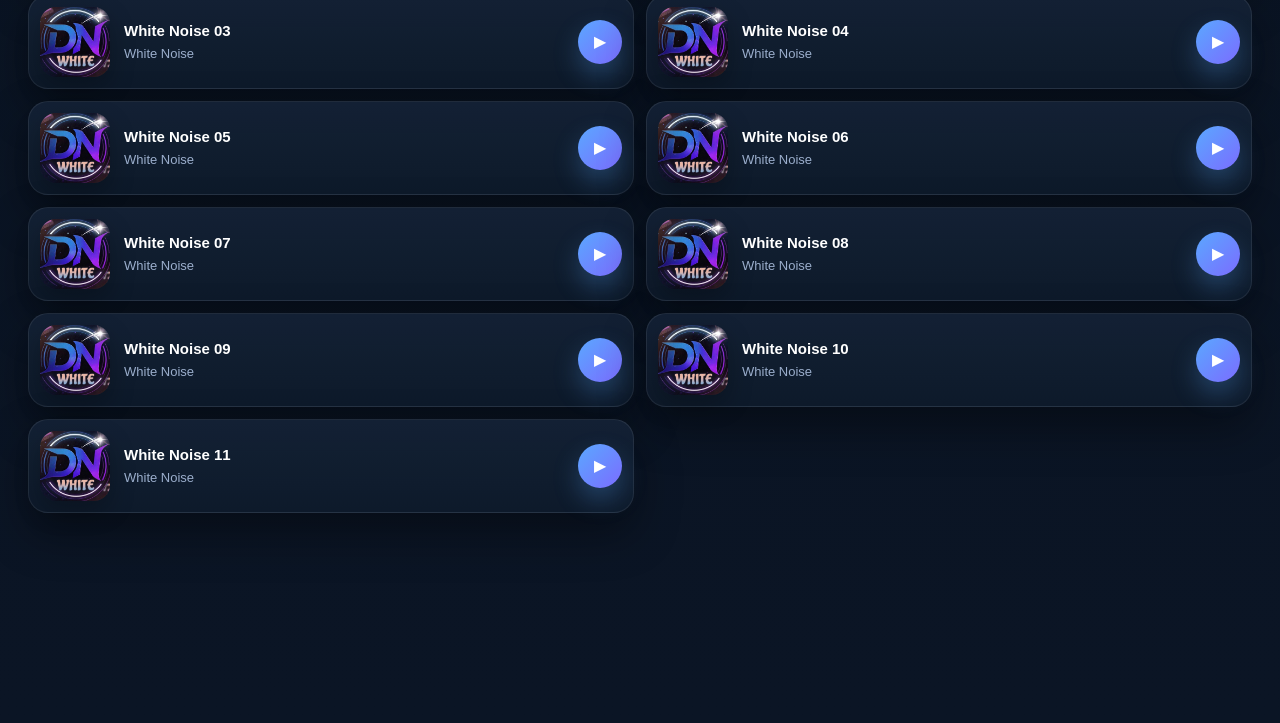
==== commit c1838417: "Update index.html" ====
--- a/index.html
+++ b/index.html
@@ -14,6 +14,8 @@
     <h2>DN Focus Music</h2>
     <p>Loading your focus library...</p>
   </div>
+
+  <div id="toast" class="toast">Saved</div>
 
   <header class="topbar">
     <div class="brand-wrap">
@@ -50,6 +52,10 @@
           </div>
         </div>
       </div>
+    </section>
+
+    <section class="search-wrap">
+      <input id="searchInput" class="search-input" type="text" placeholder="Search tracks..." />
     </section>
 
     <section class="quick-categories">
@@ -92,9 +98,11 @@
       </div>
 
       <div class="player-controls">
+        <button id="shuffleBtn" class="player-btn" type="button">🔀</button>
         <button id="prevBtn" class="player-btn" type="button">⏮</button>
         <button id="playPauseBtn" class="player-btn player-btn-main" type="button">▶</button>
         <button id="nextBtn" class="player-btn" type="button">⏭</button>
+        <button id="repeatBtn" class="player-btn" type="button">🔁</button>
       </div>
     </div>
   </div>
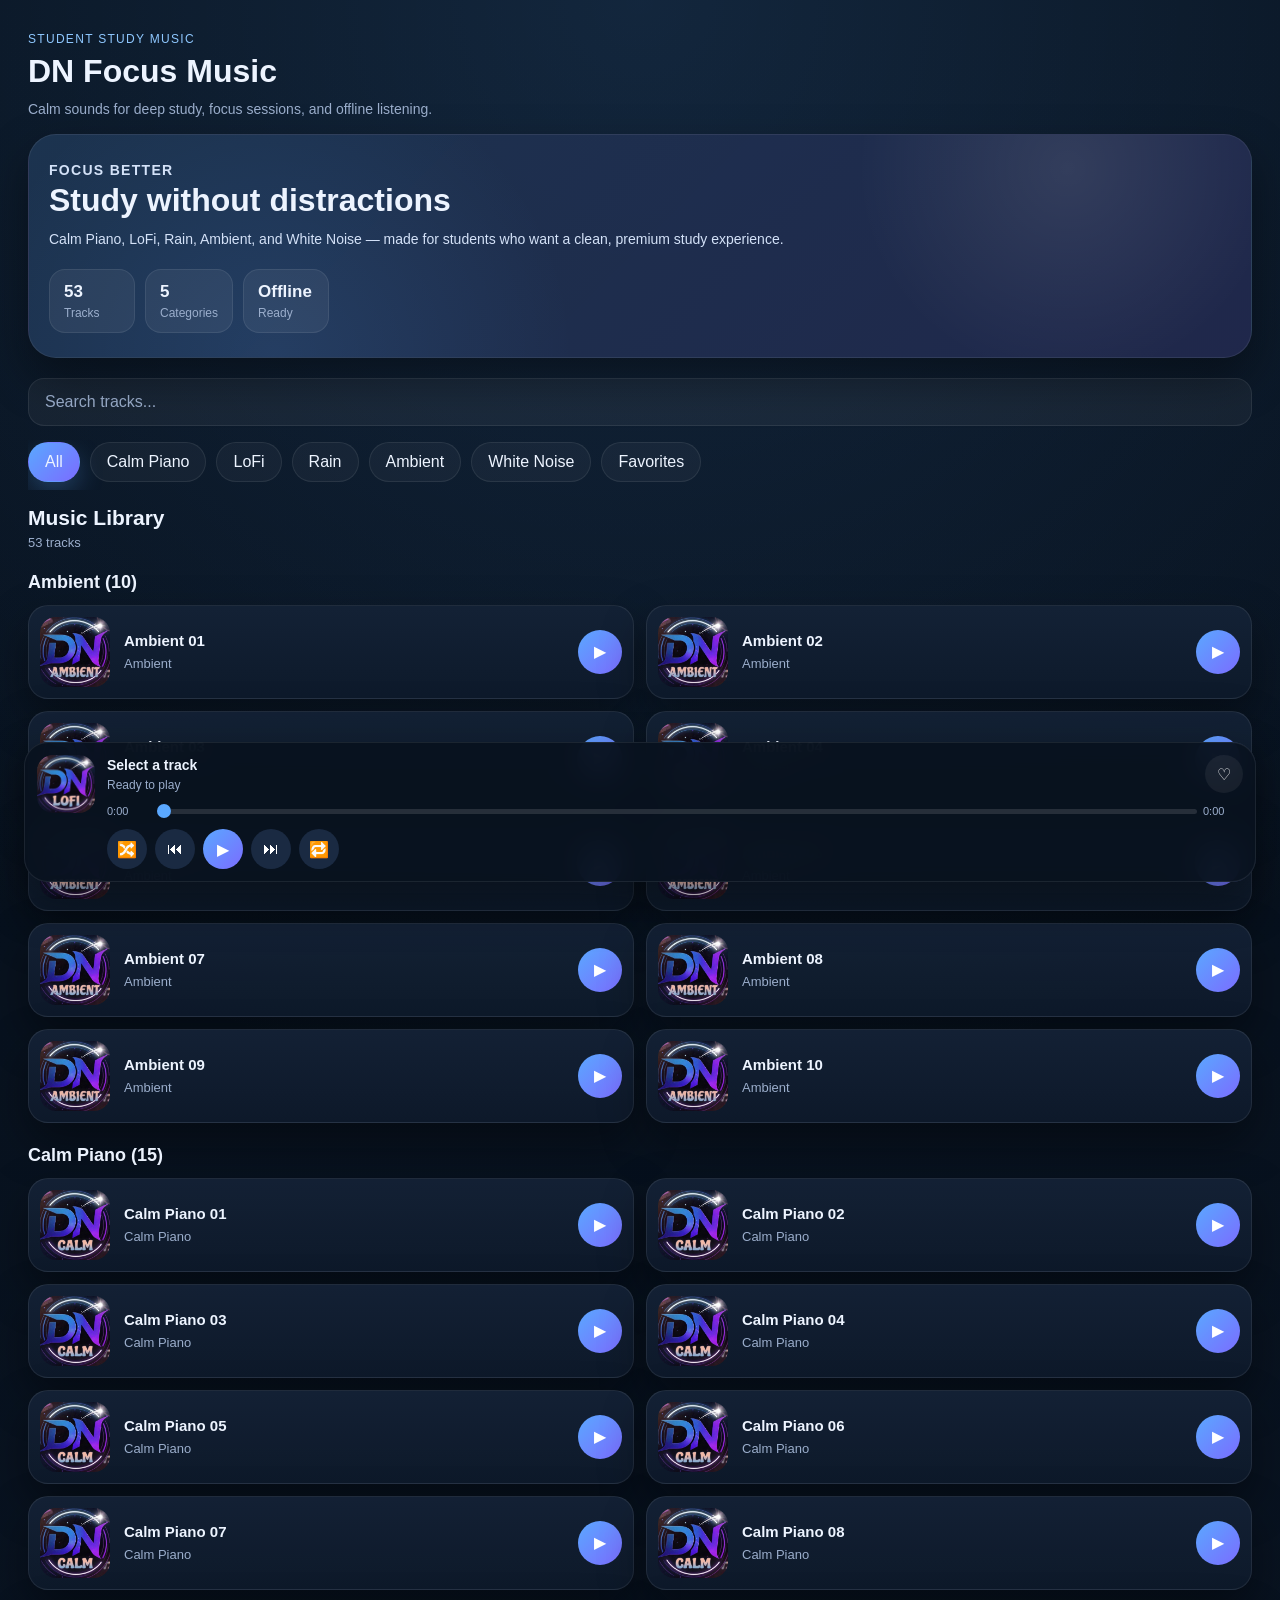
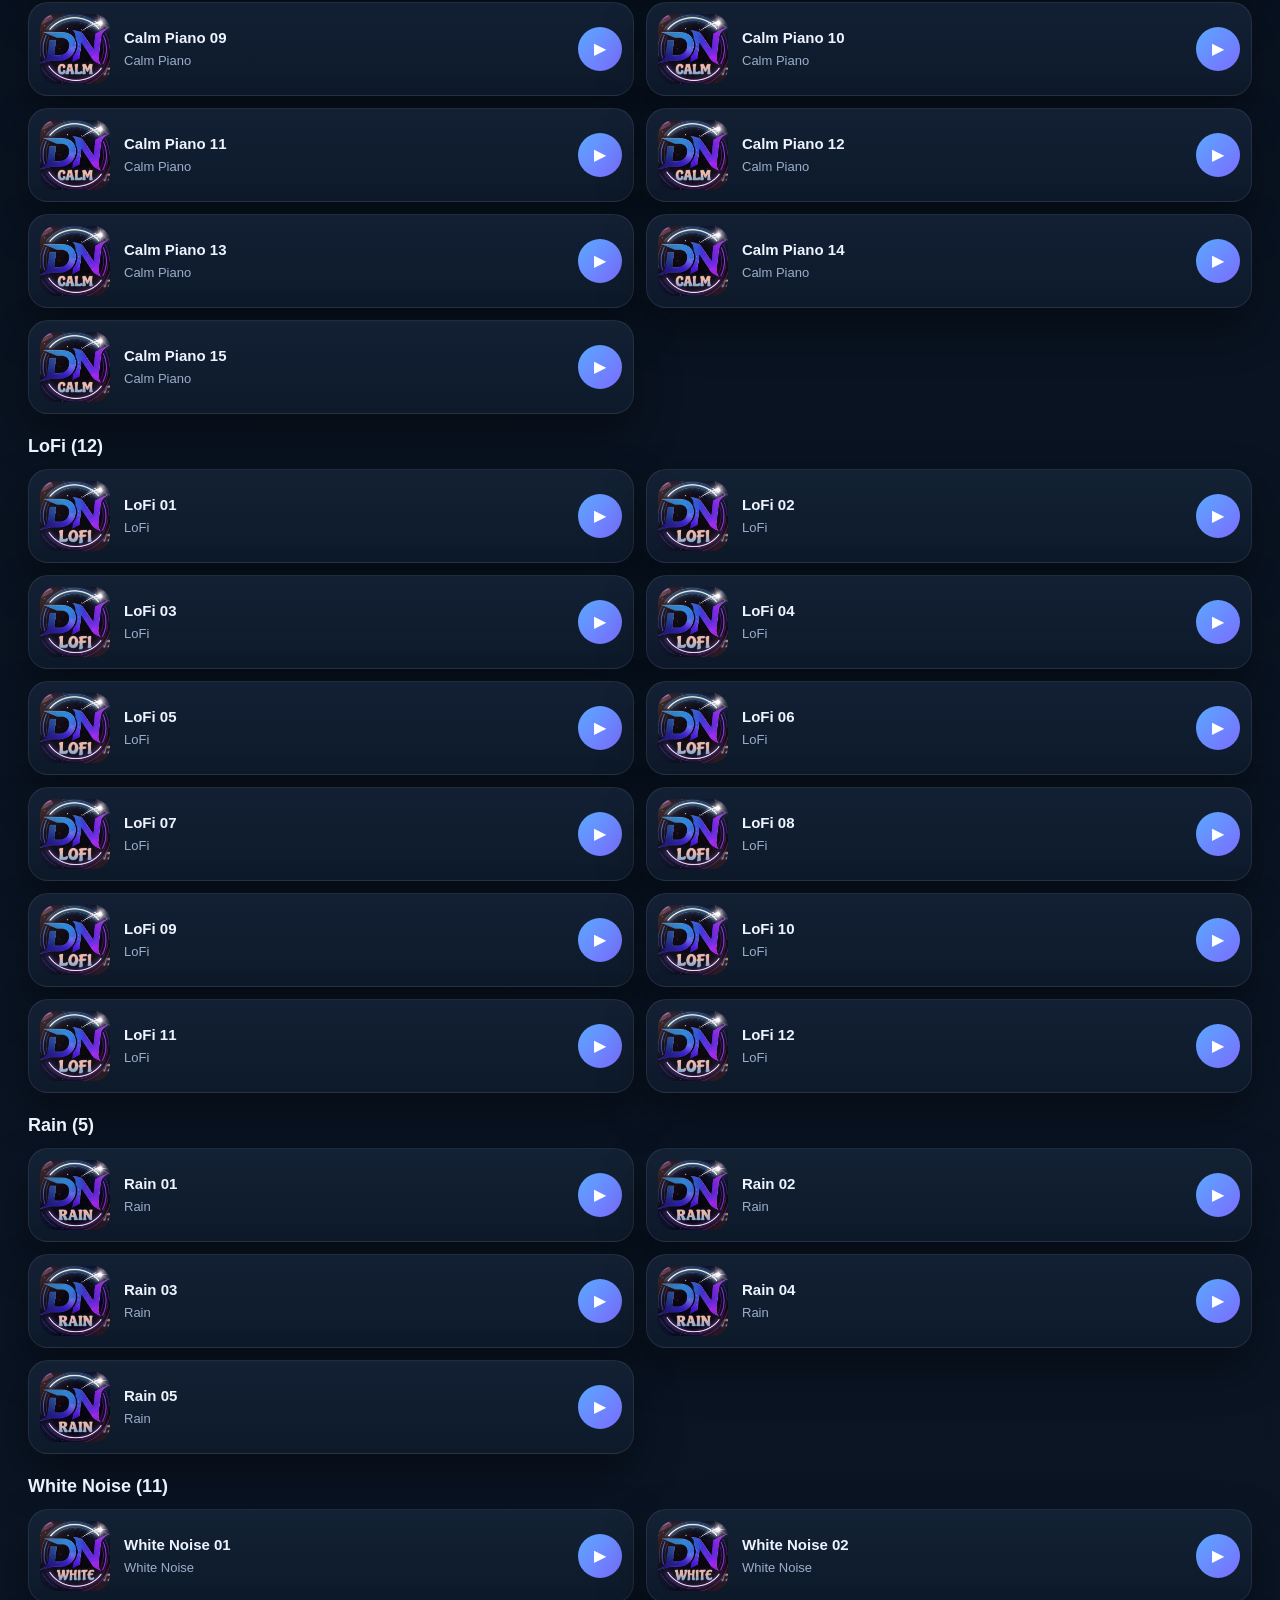
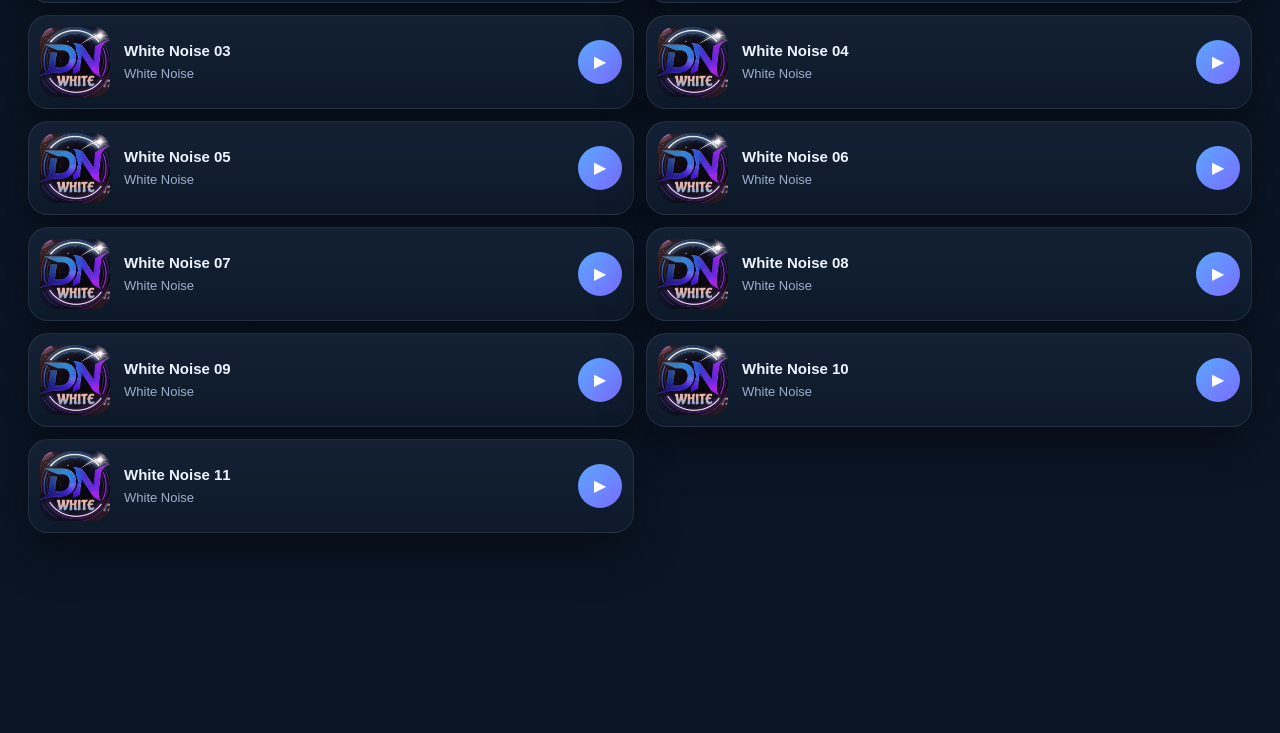
==== commit 7fd215e5: "Update index.html" ====
--- a/index.html
+++ b/index.html
@@ -21,10 +21,14 @@
     <div class="brand-wrap">
       <p class="eyebrow">Student Study Music</p>
       <h1>DN Focus Music</h1>
-      <p class="subtext">Calm sounds for deep study, focus sessions, and offline listening.</p>
+      <p class="subtext">
+        Calm sounds for deep study, focus sessions, and offline listening.
+      </p>
     </div>
 
-    <button id="installBtn" class="install-btn hidden" type="button">Install App</button>
+    <button id="installBtn" class="install-btn hidden" type="button">
+      Install App
+    </button>
   </header>
 
   <main class="app-shell">
@@ -34,7 +38,8 @@
         <p class="hero-label">Focus Better</p>
         <h2>Study without distractions</h2>
         <p>
-          Calm Piano, LoFi, Rain, Ambient, and White Noise — made for students who want a clean, premium study experience.
+          Calm Piano, LoFi, Rain, Ambient, and White Noise — made for students
+          who want a clean, premium study experience.
         </p>
 
         <div class="hero-stats">
@@ -55,17 +60,22 @@
     </section>
 
     <section class="search-wrap">
-      <input id="searchInput" class="search-input" type="text" placeholder="Search tracks..." />
+      <input
+        id="searchInput"
+        class="search-input"
+        type="text"
+        placeholder="Search tracks..."
+      />
     </section>
 
     <section class="quick-categories">
-      <button class="chip active" data-filter="all">All</button>
-      <button class="chip" data-filter="calm-piano">Calm Piano</button>
-      <button class="chip" data-filter="lofi">LoFi</button>
-      <button class="chip" data-filter="rain">Rain</button>
-      <button class="chip" data-filter="ambient">Ambient</button>
-      <button class="chip" data-filter="white-noise">White Noise</button>
-      <button class="chip" data-filter="favorites">Favorites</button>
+      <button class="chip active" data-filter="all" type="button">All</button>
+      <button class="chip" data-filter="calm-piano" type="button">Calm Piano</button>
+      <button class="chip" data-filter="lofi" type="button">LoFi</button>
+      <button class="chip" data-filter="rain" type="button">Rain</button>
+      <button class="chip" data-filter="ambient" type="button">Ambient</button>
+      <button class="chip" data-filter="white-noise" type="button">White Noise</button>
+      <button class="chip" data-filter="favorites" type="button">Favorites</button>
     </section>
 
     <section class="section-head">
@@ -79,7 +89,11 @@
   </main>
 
   <div class="mini-player" id="miniPlayer">
-    <img id="playerCover" src="assets/images/covers/lofi.jpg" alt="Now playing cover" />
+    <img
+      id="playerCover"
+      src="assets/images/covers/lofi.jpg"
+      alt="Now playing cover"
+    />
 
     <div class="player-main">
       <div class="player-top-row">
@@ -88,12 +102,26 @@
           <div id="playerCategory" class="player-category">Ready to play</div>
         </div>
 
-        <button id="favoriteBtn" class="favorite-btn" type="button" aria-label="Toggle favorite">♡</button>
+        <button
+          id="favoriteBtn"
+          class="favorite-btn"
+          type="button"
+          aria-label="Toggle favorite"
+        >
+          ♡
+        </button>
       </div>
 
       <div class="progress-wrap">
         <span id="currentTime" class="time-text">0:00</span>
-        <input id="seekBar" class="seek-bar" type="range" min="0" max="100" value="0" />
+        <input
+          id="seekBar"
+          class="seek-bar"
+          type="range"
+          min="0"
+          max="100"
+          value="0"
+        />
         <span id="totalTime" class="time-text">0:00</span>
       </div>
 
@@ -112,9 +140,12 @@
   <script src="js/app.js"></script>
   <script>
     if ("serviceWorker" in navigator) {
-      window.addEventListener("load", () => {
-        navigator.serviceWorker.register("service-worker.js")
-          .catch((error) => console.error("Service worker registration failed:", error));
+      window.addEventListener("load", function () {
+        navigator.serviceWorker
+          .register("service-worker.js")
+          .catch(function (error) {
+            console.error("Service worker registration failed:", error);
+          });
       });
     }
   </script>
--- a/css/style.css
+++ b/css/style.css
@@ -1,9 +1,6 @@
 :root {
   --bg: #07111d;
   --bg-2: #0b1525;
-  --panel: rgba(15, 27, 45, 0.92);
-  --panel-2: rgba(22, 37, 60, 0.96);
-  --card: rgba(18, 31, 50, 0.9);
   --text: #edf4ff;
   --muted: #9baecc;
   --line: rgba(255, 255, 255, 0.08);
@@ -14,8 +11,6 @@
   --shadow: 0 20px 45px rgba(0, 0, 0, 0.38);
   --radius-xl: 28px;
   --radius-lg: 20px;
-  --radius-md: 16px;
-  --radius-sm: 12px;
 }
 
 * {
@@ -95,6 +90,28 @@
   box-shadow: 0 0 30px rgba(90, 168, 255, 0.25);
 }
 
+.toast {
+  position: fixed;
+  top: 16px;
+  left: 50%;
+  transform: translateX(-50%) translateY(-12px);
+  background: rgba(11, 22, 38, 0.95);
+  color: #fff;
+  border: 1px solid var(--line);
+  padding: 12px 16px;
+  border-radius: 999px;
+  z-index: 10000;
+  opacity: 0;
+  pointer-events: none;
+  transition: opacity 0.25s ease, transform 0.25s ease;
+  box-shadow: var(--shadow);
+}
+
+.toast.show {
+  opacity: 1;
+  transform: translateX(-50%) translateY(0);
+}
+
 @keyframes spin {
   to { transform: rotate(360deg); }
 }
@@ -138,11 +155,6 @@
   color: white;
   cursor: pointer;
   box-shadow: 0 12px 28px rgba(90, 168, 255, 0.25);
-  transition: transform 0.18s ease;
-}
-
-.install-btn:active {
-  transform: scale(0.97);
 }
 
 .app-shell {
@@ -211,14 +223,12 @@
   border-radius: 16px;
   background: rgba(255,255,255,0.06);
   border: 1px solid rgba(255,255,255,0.08);
-  backdrop-filter: blur(8px);
 }
 
 .hero-stat span {
   display: block;
   font-size: 17px;
   font-weight: 700;
-  color: #fff;
 }
 
 .hero-stat small {
@@ -226,6 +236,24 @@
   margin-top: 4px;
   color: var(--muted);
   font-size: 12px;
+}
+
+.search-wrap {
+  margin-bottom: 14px;
+}
+
+.search-input {
+  width: 100%;
+  border: 1px solid var(--line);
+  background: rgba(255,255,255,0.05);
+  color: #fff;
+  border-radius: 16px;
+  padding: 14px 16px;
+  outline: none;
+}
+
+.search-input::placeholder {
+  color: var(--muted);
 }
 
 .quick-categories {
@@ -249,7 +277,6 @@
   padding: 10px 16px;
   border-radius: 999px;
   cursor: pointer;
-  transition: all 0.22s ease;
 }
 
 .chip.active {
@@ -259,10 +286,6 @@
 }
 
 .section-head {
-  display: flex;
-  align-items: center;
-  justify-content: space-between;
-  gap: 12px;
   margin-bottom: 14px;
 }
 
@@ -289,7 +312,6 @@
 .category-title {
   margin: 8px 0 12px;
   font-size: 18px;
-  color: #ffffff;
 }
 
 .category-grid {
@@ -307,21 +329,15 @@
   background: linear-gradient(180deg, rgba(20,34,54,0.95), rgba(14,26,43,0.95));
   border: 1px solid var(--line);
   box-shadow: var(--shadow);
-  transform: translateY(0);
-  transition: transform 0.18s ease, border-color 0.18s ease, background 0.18s ease;
+  transition: transform 0.18s ease, border-color 0.18s ease;
 }
 
 .track-card:hover {
   transform: translateY(-2px);
 }
 
-.track-card:active {
-  transform: scale(0.992);
-}
-
 .track-card.active {
   border-color: rgba(90, 168, 255, 0.9);
-  background: linear-gradient(180deg, rgba(24,42,68,1), rgba(18,32,52,1));
 }
 
 .track-cover {
@@ -329,7 +345,6 @@
   height: 70px;
   border-radius: 16px;
   object-fit: cover;
-  box-shadow: 0 10px 24px rgba(0,0,0,0.25);
 }
 
 .track-text {
@@ -340,7 +355,6 @@
   margin: 0 0 7px;
   font-size: 15px;
   font-weight: 700;
-  color: #fff;
 }
 
 .track-sub {
@@ -357,12 +371,6 @@
   background: linear-gradient(135deg, var(--accent), var(--accent-3));
   color: white;
   cursor: pointer;
-  box-shadow: 0 12px 26px rgba(90, 168, 255, 0.28);
-  transition: transform 0.18s ease;
-}
-
-.track-play:active {
-  transform: scale(0.94);
 }
 
 .empty-state {
@@ -388,7 +396,7 @@
   border-radius: 24px;
   background: rgba(9, 18, 31, 0.96);
   border: 1px solid rgba(255,255,255,0.08);
-  box-shadow: 0 20px 44px rgba(0, 0, 0, 0.45);
+  box-shadow: var(--shadow);
   backdrop-filter: blur(14px);
 }
 
@@ -417,7 +425,6 @@
 .player-title {
   font-size: 14px;
   font-weight: 700;
-  color: #fff;
   white-space: nowrap;
   overflow: hidden;
   text-overflow: ellipsis;
@@ -440,7 +447,6 @@
   height: 38px;
   border-radius: 50%;
   cursor: pointer;
-  transition: transform 0.18s ease, background 0.18s ease;
 }
 
 .favorite-btn.active {
@@ -477,7 +483,6 @@
   height: 14px;
   border-radius: 50%;
   background: var(--accent);
-  box-shadow: 0 0 0 3px rgba(90,168,255,0.18);
 }
 
 .seek-bar::-moz-range-thumb {
@@ -503,17 +508,14 @@
   background: #1a2a42;
   color: #fff;
   cursor: pointer;
-  transition: transform 0.18s ease, background 0.18s ease;
-}
-
-.player-btn:active,
-.favorite-btn:active {
-  transform: scale(0.94);
+}
+
+.player-btn.active {
+  background: linear-gradient(135deg, var(--accent), var(--accent-3));
 }
 
 .player-btn-main {
   background: linear-gradient(135deg, var(--accent), var(--accent-3));
-  box-shadow: 0 12px 28px rgba(90, 168, 255, 0.25);
 }
 
 @keyframes fadeUp {
@@ -528,10 +530,6 @@
 }
 
 @media (min-width: 768px) {
-  body {
-    padding-bottom: 180px;
-  }
-
   .topbar {
     padding: 32px 28px 14px;
   }
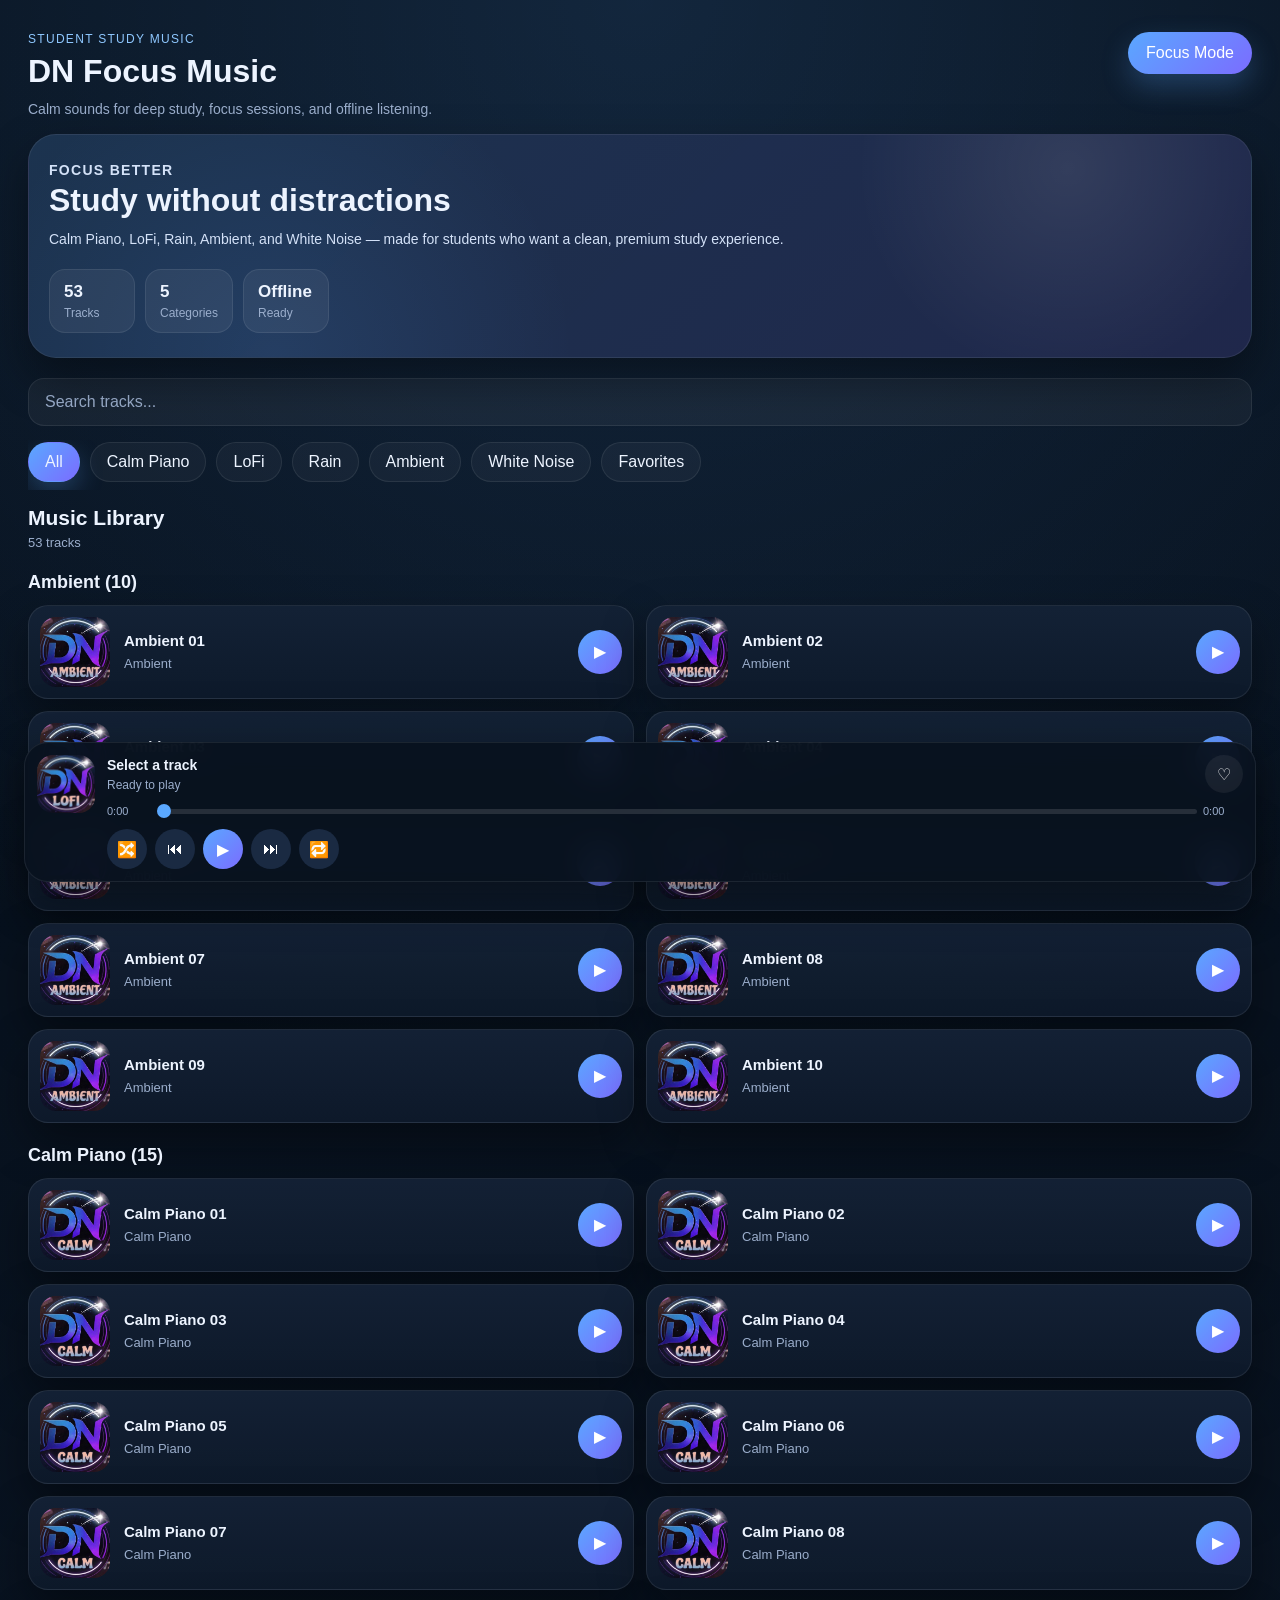
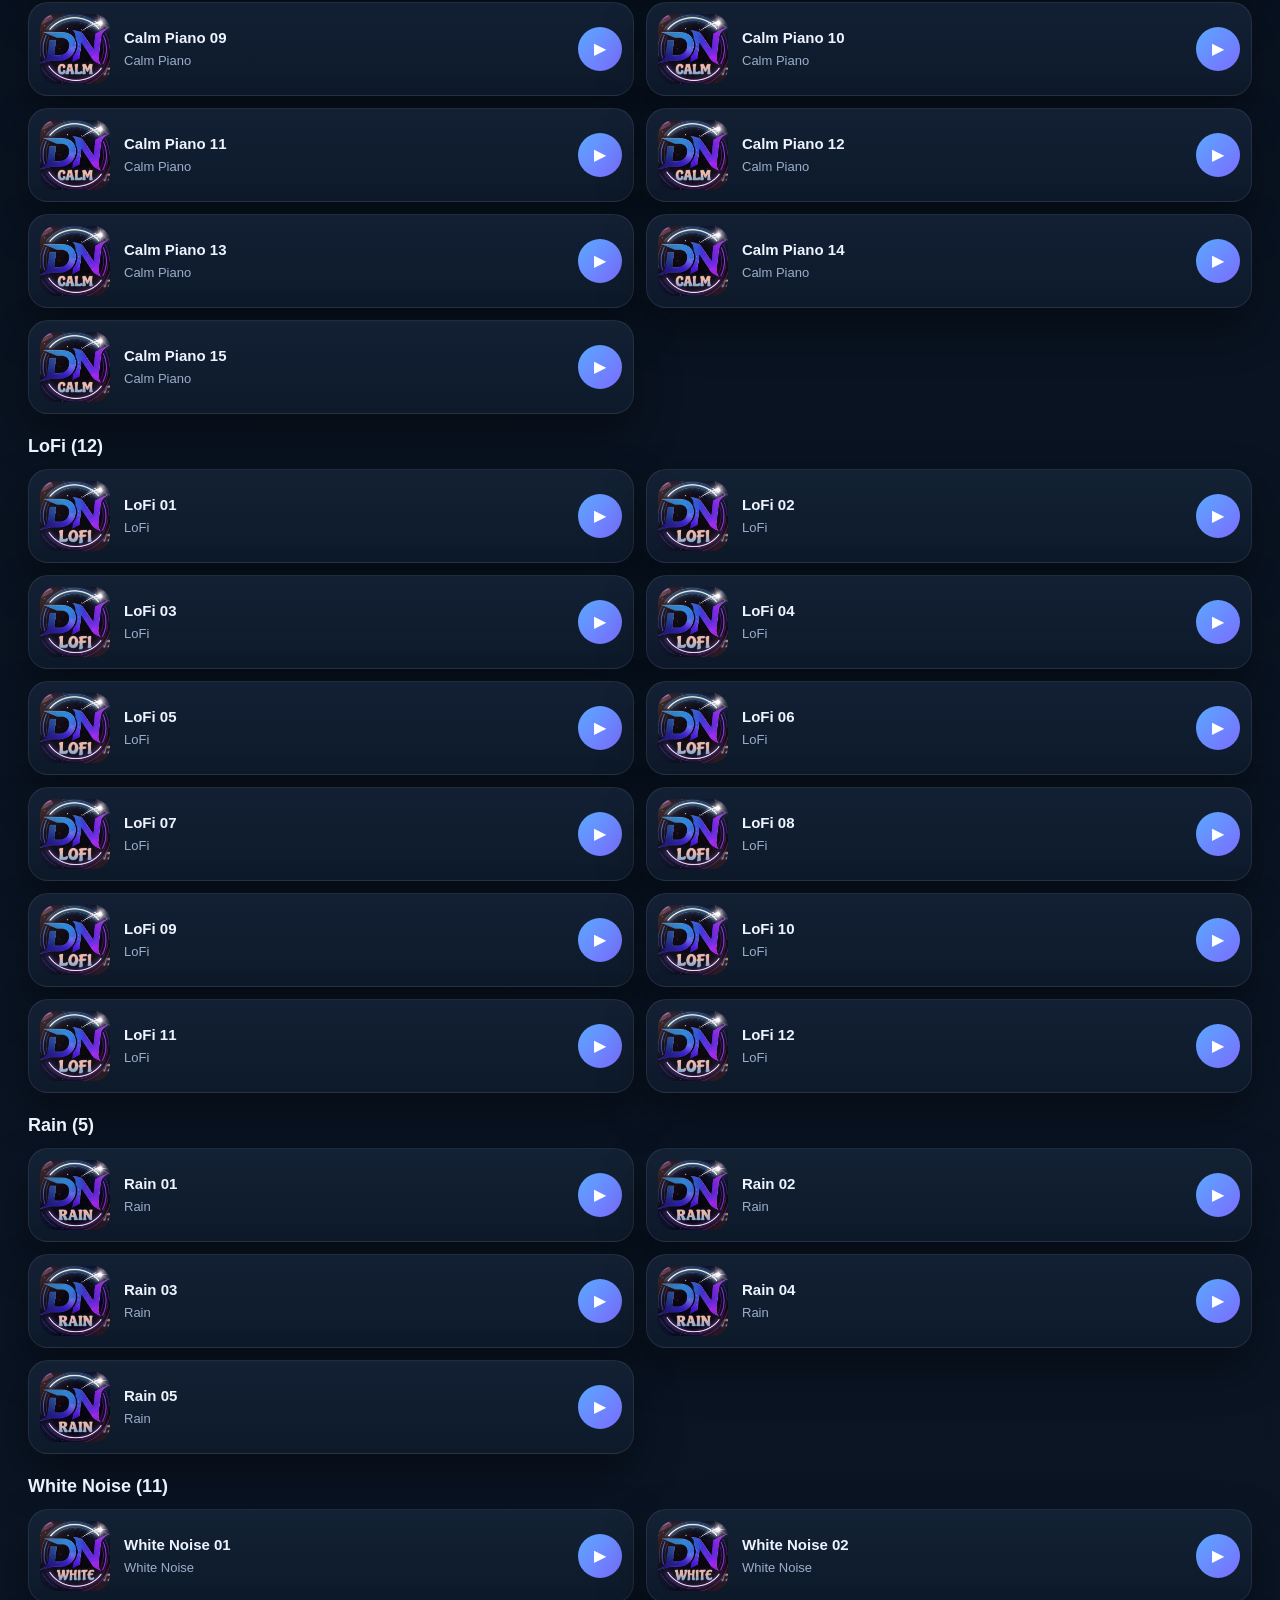
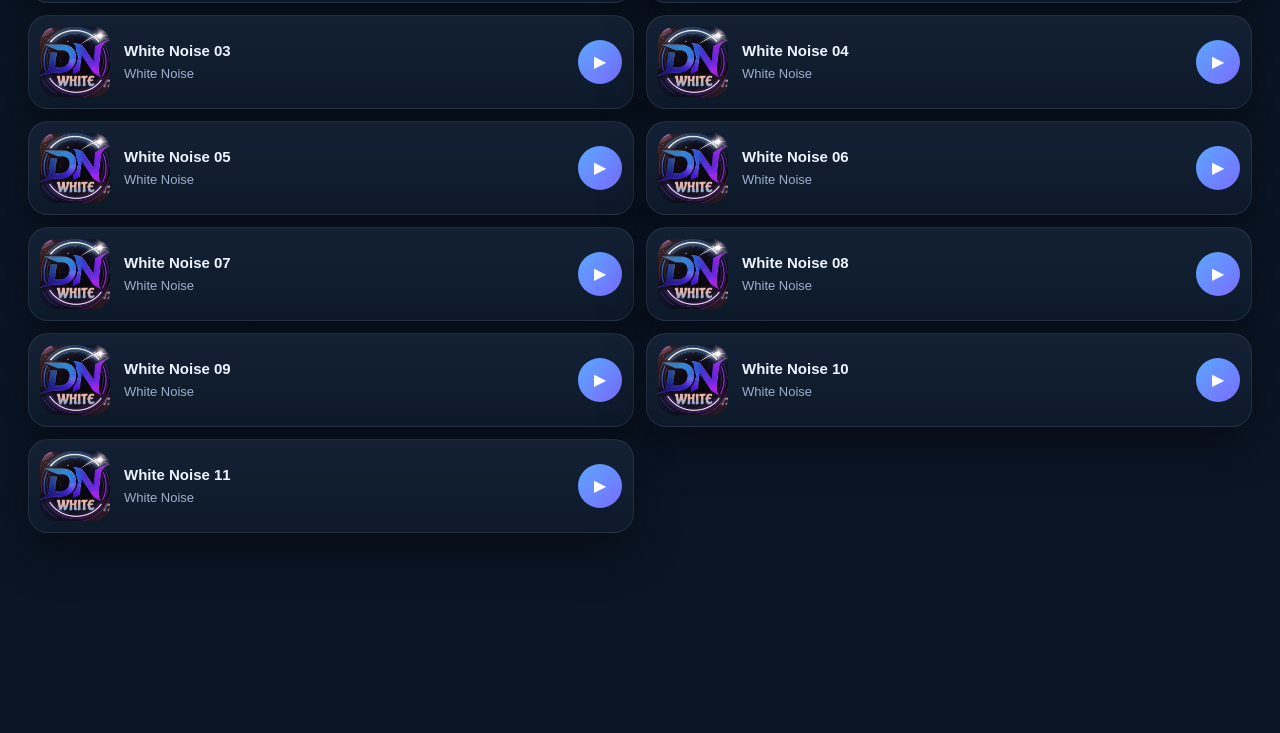
==== commit 553b3161: "Update index.html" ====
--- a/index.html
+++ b/index.html
@@ -4,19 +4,33 @@
   <meta charset="UTF-8" />
   <meta name="viewport" content="width=device-width, initial-scale=1.0" />
   <title>DN Focus Music</title>
+
+  <!-- PWA -->
   <link rel="manifest" href="manifest.webmanifest" />
   <meta name="theme-color" content="#0b1220" />
+
+  <!-- 🔥 ICON FIX (VERY IMPORTANT) -->
+  <link rel="icon" type="image/png" sizes="192x192" href="assets/icons/icon-192.png" />
+  <link rel="icon" type="image/png" sizes="512x512" href="assets/icons/icon-512.png" />
+  <link rel="apple-touch-icon" href="assets/icons/icon-192.png" />
+
+  <!-- STYLE -->
   <link rel="stylesheet" href="css/style.css" />
 </head>
+
 <body>
+
+  <!-- LOADING -->
   <div id="loadingScreen" class="loading-screen">
     <div class="loader-ring"></div>
     <h2>DN Focus Music</h2>
     <p>Loading your focus library...</p>
   </div>
 
+  <!-- TOAST -->
   <div id="toast" class="toast">Saved</div>
 
+  <!-- HEADER -->
   <header class="topbar">
     <div class="brand-wrap">
       <p class="eyebrow">Student Study Music</p>
@@ -29,9 +43,16 @@
     <button id="installBtn" class="install-btn hidden" type="button">
       Install App
     </button>
+
+    <button onclick="location.href='focus.html'" class="install-btn">
+      Focus Mode
+    </button>
   </header>
 
+  <!-- MAIN -->
   <main class="app-shell">
+
+    <!-- HERO -->
     <section class="hero-card">
       <div class="hero-overlay"></div>
       <div class="hero-copy">
@@ -59,6 +80,7 @@
       </div>
     </section>
 
+    <!-- SEARCH -->
     <section class="search-wrap">
       <input
         id="searchInput"
@@ -68,6 +90,7 @@
       />
     </section>
 
+    <!-- FILTER -->
     <section class="quick-categories">
       <button class="chip active" data-filter="all" type="button">All</button>
       <button class="chip" data-filter="calm-piano" type="button">Calm Piano</button>
@@ -78,6 +101,7 @@
       <button class="chip" data-filter="favorites" type="button">Favorites</button>
     </section>
 
+    <!-- TITLE -->
     <section class="section-head">
       <div>
         <h2>Music Library</h2>
@@ -85,9 +109,12 @@
       </div>
     </section>
 
+    <!-- TRACK LIST -->
     <section id="trackList" class="track-list"></section>
+
   </main>
 
+  <!-- PLAYER -->
   <div class="mini-player" id="miniPlayer">
     <img
       id="playerCover"
@@ -112,6 +139,7 @@
         </button>
       </div>
 
+      <!-- PROGRESS -->
       <div class="progress-wrap">
         <span id="currentTime" class="time-text">0:00</span>
         <input
@@ -125,6 +153,7 @@
         <span id="totalTime" class="time-text">0:00</span>
       </div>
 
+      <!-- CONTROLS -->
       <div class="player-controls">
         <button id="shuffleBtn" class="player-btn" type="button">🔀</button>
         <button id="prevBtn" class="player-btn" type="button">⏮</button>
@@ -135,9 +164,13 @@
     </div>
   </div>
 
+  <!-- AUDIO -->
   <audio id="audio"></audio>
 
+  <!-- JS -->
   <script src="js/app.js"></script>
+
+  <!-- SERVICE WORKER -->
   <script>
     if ("serviceWorker" in navigator) {
       window.addEventListener("load", function () {
@@ -149,5 +182,6 @@
       });
     }
   </script>
+
 </body>
 </html>
--- a/css/style.css
+++ b/css/style.css
@@ -11,6 +11,7 @@
   --shadow: 0 20px 45px rgba(0, 0, 0, 0.38);
   --radius-xl: 28px;
   --radius-lg: 20px;
+  --radius-md: 16px;
 }
 
 * {
@@ -18,7 +19,8 @@
   -webkit-tap-highlight-color: transparent;
 }
 
-html, body {
+html,
+body {
   margin: 0;
   padding: 0;
   min-height: 100%;
@@ -84,7 +86,7 @@
   width: 68px;
   height: 68px;
   border-radius: 50%;
-  border: 4px solid rgba(255,255,255,0.1);
+  border: 4px solid rgba(255, 255, 255, 0.1);
   border-top-color: var(--accent);
   animation: spin 0.9s linear infinite;
   box-shadow: 0 0 30px rgba(90, 168, 255, 0.25);
@@ -113,7 +115,21 @@
 }
 
 @keyframes spin {
-  to { transform: rotate(360deg); }
+  to {
+    transform: rotate(360deg);
+  }
+}
+
+@keyframes fadeUp {
+  from {
+    opacity: 0;
+    transform: translateY(12px);
+  }
+
+  to {
+    opacity: 1;
+    transform: translateY(0);
+  }
 }
 
 .topbar {
@@ -122,6 +138,10 @@
   align-items: flex-start;
   justify-content: space-between;
   gap: 14px;
+}
+
+.brand-wrap {
+  flex: 1;
 }
 
 .eyebrow {
@@ -157,6 +177,10 @@
   box-shadow: 0 12px 28px rgba(90, 168, 255, 0.25);
 }
 
+.install-btn:active {
+  transform: scale(0.98);
+}
+
 .app-shell {
   padding: 0 18px 26px;
 }
@@ -168,7 +192,7 @@
   padding: 24px 20px;
   margin-bottom: 20px;
   background:
-    linear-gradient(135deg, rgba(90,168,255,0.16), rgba(123,108,255,0.14)),
+    linear-gradient(135deg, rgba(90, 168, 255, 0.16), rgba(123, 108, 255, 0.14)),
     rgba(17, 29, 46, 0.94);
   border: 1px solid var(--line);
   box-shadow: var(--shadow);
@@ -178,8 +202,8 @@
   position: absolute;
   inset: 0;
   background:
-    radial-gradient(circle at 85% 15%, rgba(255,255,255,0.09), transparent 20%),
-    radial-gradient(circle at 20% 100%, rgba(90,168,255,0.12), transparent 30%);
+    radial-gradient(circle at 85% 15%, rgba(255, 255, 255, 0.09), transparent 20%),
+    radial-gradient(circle at 20% 100%, rgba(90, 168, 255, 0.12), transparent 30%);
   pointer-events: none;
 }
 
@@ -221,8 +245,8 @@
   min-width: 86px;
   padding: 12px 14px;
   border-radius: 16px;
-  background: rgba(255,255,255,0.06);
-  border: 1px solid rgba(255,255,255,0.08);
+  background: rgba(255, 255, 255, 0.06);
+  border: 1px solid rgba(255, 255, 255, 0.08);
 }
 
 .hero-stat span {
@@ -245,7 +269,7 @@
 .search-input {
   width: 100%;
   border: 1px solid var(--line);
-  background: rgba(255,255,255,0.05);
+  background: rgba(255, 255, 255, 0.05);
   color: #fff;
   border-radius: 16px;
   padding: 14px 16px;
@@ -272,7 +296,7 @@
 .chip {
   flex: 0 0 auto;
   border: 1px solid var(--line);
-  background: rgba(255,255,255,0.04);
+  background: rgba(255, 255, 255, 0.04);
   color: var(--text);
   padding: 10px 16px;
   border-radius: 999px;
@@ -326,7 +350,7 @@
   align-items: center;
   padding: 11px;
   border-radius: var(--radius-lg);
-  background: linear-gradient(180deg, rgba(20,34,54,0.95), rgba(14,26,43,0.95));
+  background: linear-gradient(180deg, rgba(20, 34, 54, 0.95), rgba(14, 26, 43, 0.95));
   border: 1px solid var(--line);
   box-shadow: var(--shadow);
   transition: transform 0.18s ease, border-color 0.18s ease;
@@ -377,7 +401,7 @@
   padding: 18px;
   text-align: center;
   border-radius: 18px;
-  background: rgba(255,255,255,0.04);
+  background: rgba(255, 255, 255, 0.04);
   border: 1px solid var(--line);
   color: var(--muted);
 }
@@ -395,7 +419,7 @@
   padding: 12px;
   border-radius: 24px;
   background: rgba(9, 18, 31, 0.96);
-  border: 1px solid rgba(255,255,255,0.08);
+  border: 1px solid rgba(255, 255, 255, 0.08);
   box-shadow: var(--shadow);
   backdrop-filter: blur(14px);
 }
@@ -441,7 +465,7 @@
 
 .favorite-btn {
   border: none;
-  background: rgba(255,255,255,0.06);
+  background: rgba(255, 255, 255, 0.06);
   color: white;
   width: 38px;
   height: 38px;
@@ -470,19 +494,22 @@
 .seek-bar {
   width: 100%;
   appearance: none;
+  -webkit-appearance: none;
   height: 5px;
   border-radius: 999px;
-  background: rgba(255,255,255,0.12);
+  background: rgba(255, 255, 255, 0.12);
   outline: none;
   cursor: pointer;
 }
 
 .seek-bar::-webkit-slider-thumb {
+  -webkit-appearance: none;
   appearance: none;
   width: 14px;
   height: 14px;
   border-radius: 50%;
   background: var(--accent);
+  border: none;
 }
 
 .seek-bar::-moz-range-thumb {
@@ -498,6 +525,7 @@
   align-items: center;
   gap: 8px;
   margin-top: 12px;
+  flex-wrap: wrap;
 }
 
 .player-btn {
@@ -518,17 +546,6 @@
   background: linear-gradient(135deg, var(--accent), var(--accent-3));
 }
 
-@keyframes fadeUp {
-  from {
-    opacity: 0;
-    transform: translateY(12px);
-  }
-  to {
-    opacity: 1;
-    transform: translateY(0);
-  }
-}
-
 @media (min-width: 768px) {
   .topbar {
     padding: 32px 28px 14px;
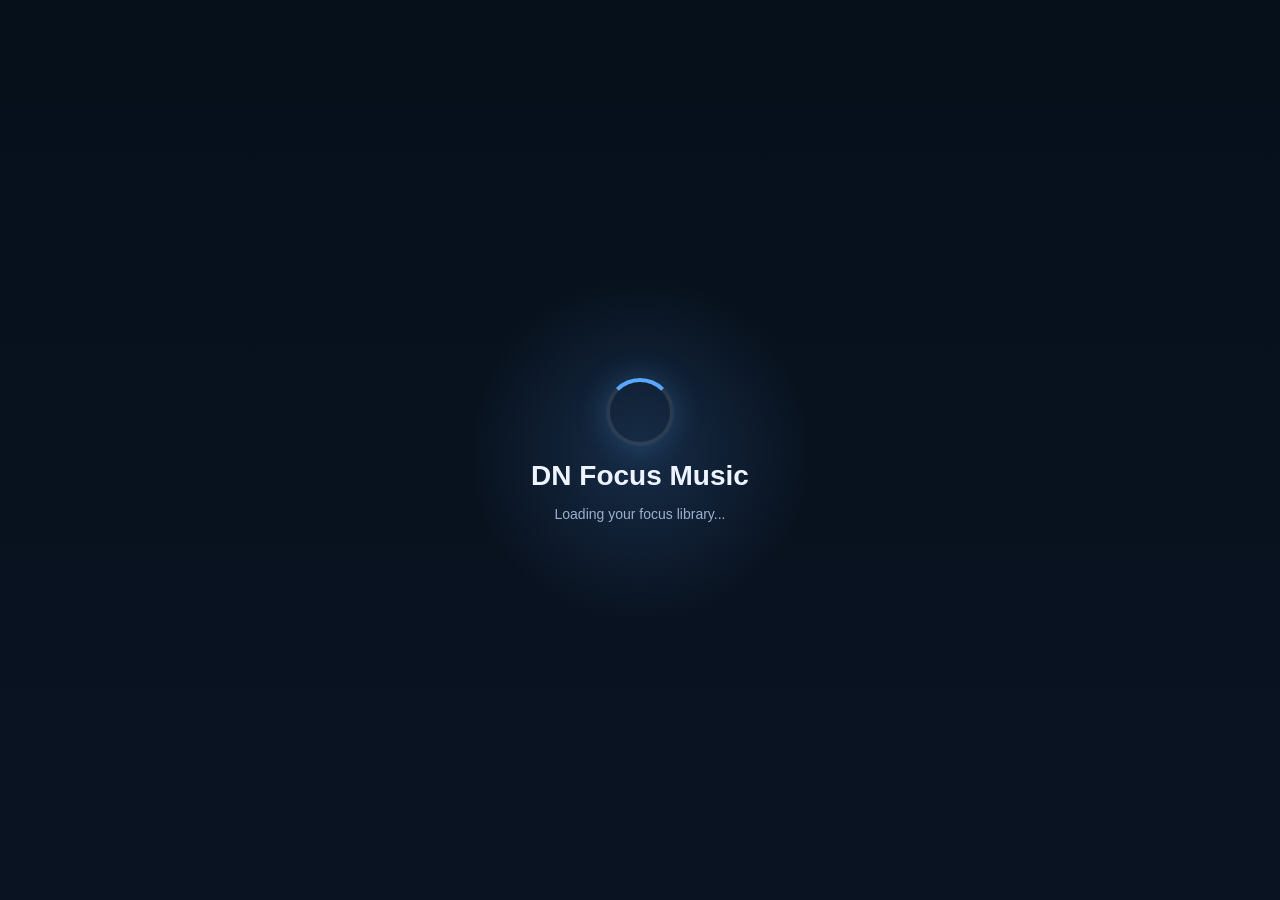
==== commit 48ab7062: "Update index.html" ====
--- a/index.html
+++ b/index.html
@@ -40,10 +40,6 @@
       </p>
     </div>
 
-    <button id="installBtn" class="install-btn hidden" type="button">
-      Install App
-    </button>
-
     <button onclick="location.href='focus.html'" class="install-btn">
       Focus Mode
     </button>
@@ -62,6 +58,11 @@
           Calm Piano, LoFi, Rain, Ambient, and White Noise — made for students
           who want a clean, premium study experience.
         </p>
+
+        <button onclick="location.href='focus.html'" class="install-btn" style="margin-top:15px;">
+          ⏱️ Focus Mode
+        </button>
+      </div>
 
         <div class="hero-stats">
           <div class="hero-stat">
